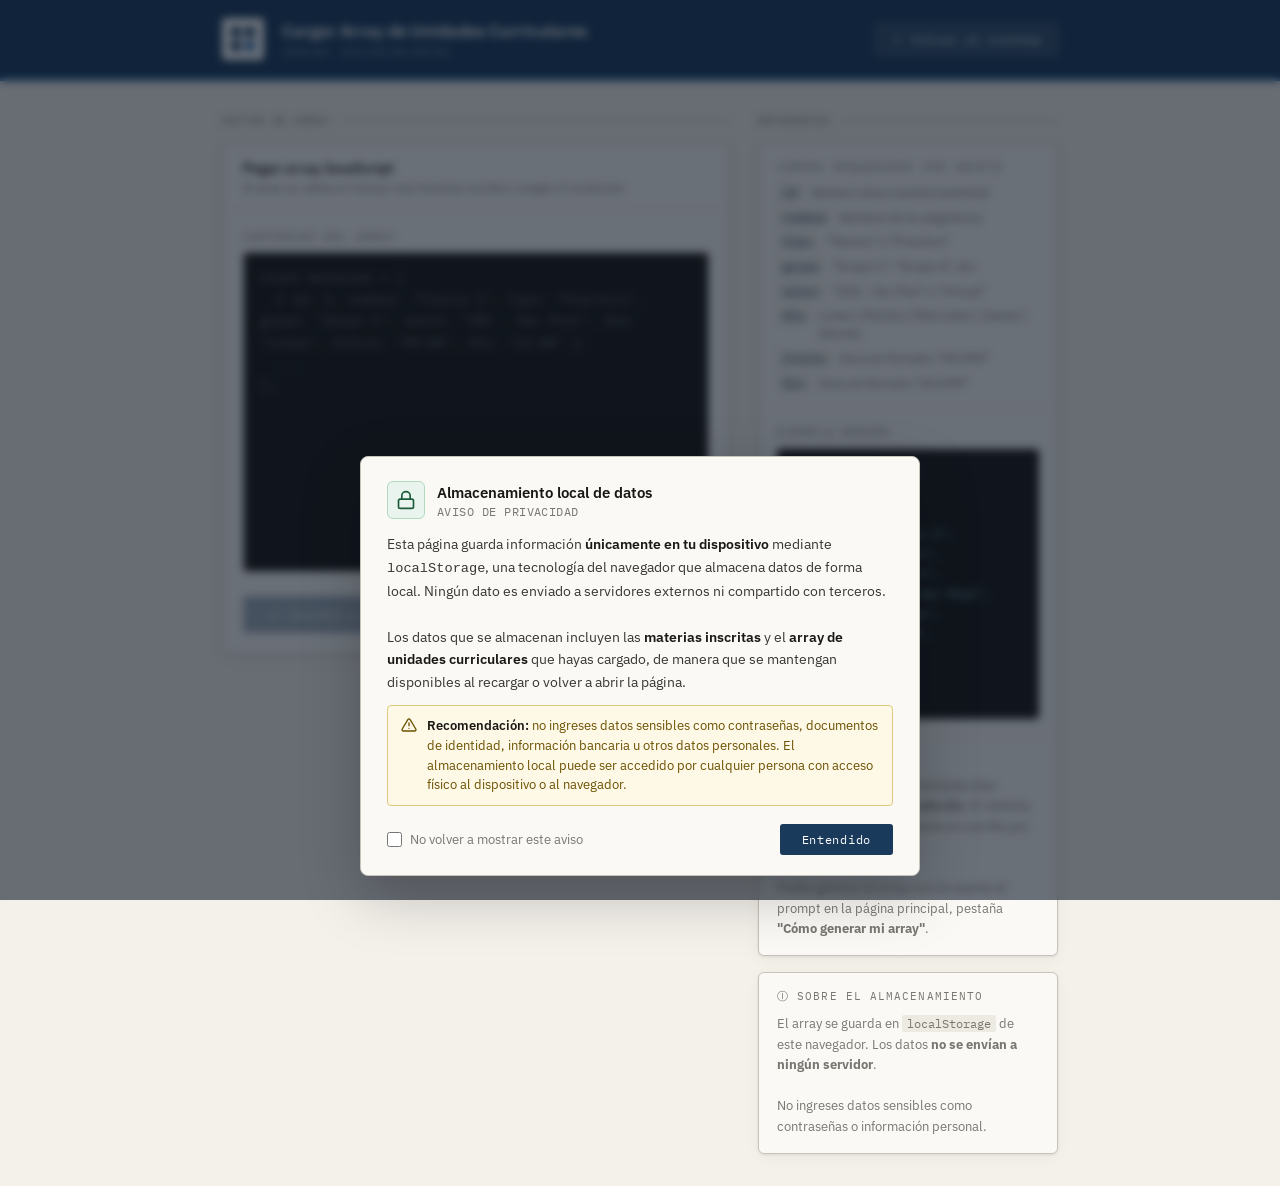
==== cargar.html @ ee13f058 "Se agrgan funciones como cargar, borrar y alacenar arrays. Y se agregan otras caracteristicas." ====
<!DOCTYPE html>
<html lang="es">
<head>
<meta charset="UTF-8">
<meta name="viewport" content="width=device-width, initial-scale=1.0">
<title>Cargar Array de Materias — Udelar</title>
<link href="https://fonts.googleapis.com/css2?family=IBM+Plex+Sans:wght@300;400;500;600&family=IBM+Plex+Mono:wght@400;500&display=swap" rel="stylesheet">
<link rel="stylesheet" href="stylecargar.css">
<link rel="shortcut icon" href="https://encrypted-tbn0.gstatic.com/images?q=tbn:ANd9GcQE-RMVN80C-sib0OsWyL0FCU3WnER7iK9Dow&s" type="image/x-icon">
</head>

<body>
<header>
  <div class="header-inner">
    <div class="logo-mark">
      <svg viewBox="0 0 26 26" fill="none">
        <rect x="1" y="1" width="10" height="10" fill="#1a3a5c"/>
        <rect x="15" y="1" width="10" height="10" fill="#1a3a5c"/>
        <rect x="1" y="15" width="10" height="10" fill="#1a3a5c"/>
        <rect x="15" y="15" width="10" height="10" fill="#2e6da4"/>
      </svg>
    </div>
    <div class="header-text">
      <h1>Cargar Array de Unidades Curriculares</h1>
      <p>Udelar &middot; Editor de datos</p>
    </div>
    <div class="header-right">
      <a href="index.html" class="btn-back">
        <svg width="13" height="13" viewBox="0 0 24 24" fill="none" stroke="currentColor" stroke-width="2"><polyline points="15 18 9 12 15 6"/></svg>
        Volver al sistema
      </a>
    </div>
  </div>
</header>

<div class="page">

  <!-- MAIN: EDITOR -->
  <div>
    <div class="section-title" style="margin-bottom:16px">Editor de array</div>

    <div class="card">
      <div class="card-header">
        <div class="card-title">Pegar array JavaScript</div>
        <div class="card-subtitle">El array se valida en tiempo real mientras escribís o pegás el contenido.</div>
      </div>
      <div class="card-body">
        <div class="code-label">Contenido del array</div>
        <textarea class="code-area" id="arrayInput"
          placeholder="const materias = [&#10;  { id: 1, nombre: &quot;Fisica 1&quot;, tipo: &quot;Practico&quot;, grupo: &quot;Grupo 1&quot;, salon: &quot;305 - 3er Piso&quot;, dia: &quot;Lunes&quot;, inicio: &quot;09:00&quot;, fin: &quot;11:00&quot; },&#10;  ...&#10;];"></textarea>

        <div id="feedback" class="feedback"></div>

        <div class="preview-section" id="previewSection">
          <div class="code-label">Vista previa de materias detectadas</div>
          <div class="chips" id="previewChips"></div>
        </div>

        <div class="actions">
          <button class="btn-apply" id="btnApply" onclick="applyArray()" disabled>
            <svg width="14" height="14" viewBox="0 0 24 24" fill="none" stroke="currentColor" stroke-width="2"><polyline points="20 6 9 17 4 12"/></svg>
            Guardar y aplicar
          </button>
          <button class="btn-clear" onclick="clearInput()">Limpiar</button>
        </div>

        <div class="success-banner" id="successBanner">
          <svg width="28" height="28" viewBox="0 0 24 24" fill="none" stroke="currentColor" stroke-width="2"><circle cx="12" cy="12" r="10"/><polyline points="9 12 11.5 14.5 16 9.5"/></svg>
          <div class="success-banner-text">
            <h4 id="successTitle">Array guardado correctamente</h4>
            <p id="successDesc">Los datos fueron almacenados en este dispositivo.</p>
            <a href="index.html" class="btn-go-home">
              <svg width="12" height="12" viewBox="0 0 24 24" fill="none" stroke="currentColor" stroke-width="2" style="display:inline;vertical-align:middle;margin-right:5px"><polyline points="15 18 9 12 15 6"/></svg>
              Ir al sistema de inscripci&#243;n
            </a>
          </div>
        </div>

      </div>
    </div>
  </div>

  <!-- SIDEBAR: REFERENCE -->
  <div>
    <div class="section-title" style="margin-bottom:16px">Referencia</div>

    <div class="card" style="margin-bottom:16px">
      <div class="info-block">
        <div class="info-block-title">Campos requeridos por objeto</div>
        <div class="field-list">
          <div class="field-item"><span class="field-name">id</span><span class="field-desc">N&#250;mero &#250;nico autoincremental</span></div>
          <div class="field-item"><span class="field-name">nombre</span><span class="field-desc">Nombre de la asignatura</span></div>
          <div class="field-item"><span class="field-name">tipo</span><span class="field-desc">"Teorico" o "Practico"</span></div>
          <div class="field-item"><span class="field-name">grupo</span><span class="field-desc">"Grupo 1", "Grupo A", etc.</span></div>
          <div class="field-item"><span class="field-name">salon</span><span class="field-desc">"305 - 3er Piso" o "Virtual"</span></div>
          <div class="field-item"><span class="field-name">dia</span><span class="field-desc">Lunes | Martes | Miercoles | Jueves | Viernes</span></div>
          <div class="field-item"><span class="field-name">inicio</span><span class="field-desc">Hora en formato "HH:MM"</span></div>
          <div class="field-item"><span class="field-name">fin</span><span class="field-desc">Hora en formato "HH:MM"</span></div>
        </div>
      </div>
      <div class="info-block">
        <div class="info-block-title">Ejemplo m&#237;nimo</div>
        <div class="example-mini">const materias = [
  {
    id: 1,
    nombre: "Fisica 1",
    tipo: "Practico",
    grupo: "Grupo 1",
    salon: "305 - 3er Piso",
    dia: "Miercoles",
    inicio: "10:00",
    fin: "11:30"
  },
];</div>
      </div>
      <div class="info-block">
        <div class="info-block-title">Notas</div>
        <div style="font-size:0.8rem;color:var(--text-muted);line-height:1.6;">
          Un grupo con clases en m&#250;ltiples d&#237;as necesita <strong>un objeto por cada d&#237;a</strong>.
          El sistema los agrupa autom&#225;ticamente en una fila por grupo.
          <br><br>
          Pod&#233;s generar el array con IA usando el prompt en la p&#225;gina principal,
          pesta&#241;a <strong>"C&#243;mo generar mi array"</strong>.
        </div>
      </div>
    </div>

    <div class="card">
      <div class="info-block">
        <div class="info-block-title">&#9432; Sobre el almacenamiento</div>
        <div style="font-size:0.8rem;color:var(--text-muted);line-height:1.6;">
          El array se guarda en <code style="font-family:'IBM Plex Mono',monospace;font-size:0.73rem;background:var(--surface2);padding:1px 5px;border-radius:2px">localStorage</code>
          de este navegador. Los datos <strong>no se env&#237;an a ning&#250;n servidor</strong>.
          <br><br>
          No ingreses datos sensibles como contrase&#241;as o informaci&#243;n personal.
        </div>
      </div>
    </div>
  </div>

</div>

<script>
const LS_KEY_MATERIAS = 'udelar_v3_materias';
const REQUIRED_FIELDS = ['id','nombre','tipo','grupo','salon','dia','inicio','fin'];
let parsedArray = null;

// ── Parse en tiempo real ──────────────────────────────────────────────────
document.getElementById('arrayInput').addEventListener('input', function() {
  parseInput(this.value);
});

function parseInput(raw) {
  const feedback     = document.getElementById('feedback');
  const previewSec   = document.getElementById('previewSection');
  const btnApply     = document.getElementById('btnApply');
  const textarea     = document.getElementById('arrayInput');
  const successBanner= document.getElementById('successBanner');

  feedback.className = 'feedback';
  feedback.textContent = '';
  previewSec.classList.remove('visible');
  btnApply.disabled = true;
  parsedArray = null;
  textarea.classList.remove('error-state','ok-state');
  successBanner.classList.remove('visible');

  const trimmed = raw.trim();
  if (!trimmed) return;

  // Extraer el array: acepta [ ... ] o const/let/var x = [ ... ];
  var jsonLike = trimmed.replace(/^(?:const|let|var)\s+\w+\s*=\s*/, '').replace(/;\s*$/, '').trim();

  if (!jsonLike.startsWith('[')) {
    feedback.className = 'feedback err';
    feedback.textContent = 'Error: el contenido debe ser un array que empiece con [';
    textarea.classList.add('error-state');
    return;
  }

  var result;
  try {
    result = Function('"use strict"; return (' + jsonLike + ')')();
  } catch(e) {
    feedback.className = 'feedback err';
    feedback.textContent = 'Error de sintaxis: ' + e.message;
    textarea.classList.add('error-state');
    return;
  }

  if (!Array.isArray(result) || result.length === 0) {
    feedback.className = 'feedback err';
    feedback.textContent = !Array.isArray(result) ? 'Error: el resultado debe ser un Array.' : 'El array est\u00e1 vac\u00edo.';
    textarea.classList.add('error-state');
    return;
  }

  var invalid = result.filter(function(m) {
    return REQUIRED_FIELDS.some(function(f) { return m[f] === undefined || m[f] === null || String(m[f]).trim() === ''; });
  });
  if (invalid.length > 0) {
    feedback.className = 'feedback err';
    feedback.textContent = invalid.length + ' objeto(s) con campos faltantes. Requeridos: ' + REQUIRED_FIELDS.join(', ');
    textarea.classList.add('error-state');
    return;
  }

  // Todo OK
  parsedArray = result;
  textarea.classList.add('ok-state');

  var nombres = [...new Set(result.map(function(m) { return m.nombre; }))];
  var tipos   = [...new Set(result.map(function(m) { return m.tipo; }))];
  var grupos  = new Set(result.map(function(m) { return m.nombre+'||'+m.tipo+'||'+m.grupo; })).size;

  feedback.className = 'feedback ok';
  feedback.textContent = '\u2713 Array v\u00e1lido \u00b7 ' + result.length + ' registros \u00b7 ' + nombres.length + ' materia(s) \u00b7 ' + grupos + ' grupos \u00fanicos';

  var chips = document.getElementById('previewChips');
  chips.innerHTML =
    nombres.map(function(n) { return '<span class="chip">'+n+'</span>'; }).join('') +
    tipos.map(function(t) { return '<span class="chip '+(t==='Teorico'?'teorico':'practico')+'">'+t+'</span>'; }).join('');
  previewSec.classList.add('visible');
  btnApply.disabled = false;
}

// ── Aplicar ───────────────────────────────────────────────────────────────
function applyArray() {
  if (!parsedArray) return;
  try {
    localStorage.setItem(LS_KEY_MATERIAS, JSON.stringify(parsedArray));
    // Limpiar inscripciones previas ya que los IDs pueden haber cambiado
    localStorage.removeItem('udelar_v3');
  } catch(e) {
    alert('No se pudo guardar en localStorage: ' + e.message);
    return;
  }

  var nombres = [...new Set(parsedArray.map(function(m) { return m.nombre; }))];
  var grupos  = new Set(parsedArray.map(function(m) { return m.nombre+'||'+m.tipo+'||'+m.grupo; })).size;

  document.getElementById('successTitle').textContent = '\u2713 Array guardado correctamente';
  document.getElementById('successDesc').textContent  =
    parsedArray.length + ' clases \u00b7 ' + nombres.length + ' materia(s) \u00b7 ' + grupos + ' grupos \u2014 disponible al volver al sistema.';

  document.getElementById('successBanner').classList.add('visible');
  document.getElementById('btnApply').disabled = true;

  // Marcar en sessionStorage para que index.html muestre el toast
  sessionStorage.setItem('array_recien_cargado', '1');
}

// ── Limpiar ───────────────────────────────────────────────────────────────
function clearInput() {
  document.getElementById('arrayInput').value = '';
  parseInput('');
}
</script>
<script src="aviso-privacidad.js"></script>
</body>
</html>
---- stylecargar.css ----
:root {
    --bg: #f4f1eb; --surface: #faf9f6; --surface2: #edeae2; --border: #c8c3b8;
    --text: #1a1814; --text-muted: #7a7670;
    --accent: #1a3a5c; --accent2: #2e6da4;
    --green: #1d5c3a; --green-bg: #e8f4ed; --green-border: #b2d9bf;
    --red: #8b1a1a; --yellow: #6b5000; --yellow-bg: #fef8e7;
    --teal: #0f4c51; --teal-bg: #e3f4f5; --teal-border: #8ecdd1;
    --purple: #4a1a6b; --purple-bg: #f3eaf9; --purple-border: #c9a8e0;
    --shadow: 0 1px 3px rgba(0,0,0,0.08), 0 4px 16px rgba(0,0,0,0.04);
  }
  * { box-sizing: border-box; margin: 0; padding: 0; }
  body { font-family: 'IBM Plex Sans', sans-serif; background: var(--bg); color: var(--text); min-height: 100vh; }

  /* ── HEADER ── */
  header { background: var(--accent); color: white; border-bottom: 3px solid var(--accent2); }
  .header-inner { max-width: 900px; margin: 0 auto; padding: 18px 32px; display: flex; align-items: center; gap: 18px; }
  .logo-mark { width: 42px; height: 42px; background: white; border-radius: 4px; display: flex; align-items: center; justify-content: center; flex-shrink: 0; }
  .logo-mark svg { width: 26px; height: 26px; }
  .header-text h1 { font-size: 1.05rem; font-weight: 600; }
  .header-text p { font-size: 0.75rem; opacity: 0.7; font-weight: 300; letter-spacing: 0.04em; text-transform: uppercase; margin-top: 2px; }
  .header-right { margin-left: auto; }
  .btn-back { display: flex; align-items: center; gap: 7px; font-family: 'IBM Plex Mono', monospace; font-size: 0.72rem; letter-spacing: 0.06em; padding: 8px 15px; border-radius: 3px; cursor: pointer; transition: all 0.15s; white-space: nowrap; text-decoration: none; background: rgba(255,255,255,0.1); color: white; border: 1px solid rgba(255,255,255,0.28); }
  .btn-back:hover { background: rgba(255,255,255,0.2); }

  /* ── MAIN ── */
  .page { max-width: 900px; margin: 0 auto; padding: 32px; display: grid; grid-template-columns: 1fr 300px; gap: 28px; align-items: start; }

  /* ── CARDS ── */
  .card { background: var(--surface); border: 1px solid var(--border); border-radius: 6px; box-shadow: var(--shadow); overflow: hidden; }
  .card-header { padding: 14px 20px; border-bottom: 1px solid var(--surface2); }
  .card-title { font-size: 0.9rem; font-weight: 600; }
  .card-subtitle { font-size: 0.76rem; color: var(--text-muted); margin-top: 3px; }
  .card-body { padding: 20px; }

  /* ── SECTION TITLE ── */
  .section-title { font-family: 'IBM Plex Mono', monospace; font-size: 0.65rem; font-weight: 500; letter-spacing: 0.12em; text-transform: uppercase; color: var(--text-muted); margin-bottom: 10px; display: flex; align-items: center; gap: 8px; }
  .section-title::after { content: ''; flex: 1; height: 1px; background: var(--border); }

  /* ── CODE AREA ── */
  .code-label { font-family: 'IBM Plex Mono', monospace; font-size: 0.67rem; letter-spacing: 0.1em; text-transform: uppercase; color: var(--text-muted); margin-bottom: 8px; }
  .code-area { width: 100%; min-height: 320px; padding: 14px 16px; font-family: 'IBM Plex Mono', monospace; font-size: 0.82rem; line-height: 1.65; border: 1px solid var(--border); border-radius: 4px; background: #1a1814; color: #e8e4da; resize: vertical; outline: none; transition: border-color 0.15s; }
  .code-area:focus { border-color: var(--accent2); }
  .code-area.error-state { border-color: var(--red) !important; }
  .code-area.ok-state { border-color: #3a8a5c !important; }

  /* ── FEEDBACK ── */
  .feedback { font-family: 'IBM Plex Mono', monospace; font-size: 0.76rem; padding: 10px 14px; border-radius: 3px; display: none; line-height: 1.55; margin-top: 12px; }
  .feedback.ok  { background: var(--green-bg); color: var(--green); border: 1px solid var(--green-border); display: block; }
  .feedback.err { background: #faeaea; color: var(--red); border: 1px solid #e0b0b0; display: block; }

  /* ── PREVIEW CHIPS ── */
  .preview-section { margin-top: 16px; display: none; }
  .preview-section.visible { display: block; }
  .chips { display: flex; gap: 6px; flex-wrap: wrap; margin-top: 8px; }
  .chip { font-family: 'IBM Plex Mono', monospace; font-size: 0.7rem; padding: 3px 10px; border-radius: 2px; background: var(--surface2); color: var(--accent); border: 1px solid var(--border); }
  .chip.teorico { background: var(--purple-bg); color: var(--purple); border-color: var(--purple-border); }
  .chip.practico { background: var(--teal-bg); color: var(--teal); border-color: var(--teal-border); }

  /* ── ACTIONS ── */
  .actions { display: flex; gap: 10px; margin-top: 20px; }
  .btn-apply { font-family: 'IBM Plex Mono', monospace; font-size: 0.76rem; letter-spacing: 0.05em; padding: 10px 24px; border: none; background: var(--accent); color: white; border-radius: 3px; cursor: pointer; transition: background 0.15s; display: flex; align-items: center; gap: 8px; }
  .btn-apply:hover:not(:disabled) { background: var(--accent2); }
  .btn-apply:disabled { opacity: 0.4; cursor: not-allowed; }
  .btn-clear { font-family: 'IBM Plex Mono', monospace; font-size: 0.76rem; padding: 10px 18px; border: 1px solid var(--border); background: transparent; color: var(--text-muted); border-radius: 3px; cursor: pointer; transition: all 0.15s; }
  .btn-clear:hover { border-color: var(--accent); color: var(--text); }

  /* ── SIDEBAR INFO ── */
  .info-block { padding: 16px 18px; border-bottom: 1px solid var(--surface2); }
  .info-block:last-child { border-bottom: none; }
  .info-block-title { font-family: 'IBM Plex Mono', monospace; font-size: 0.68rem; letter-spacing: 0.1em; text-transform: uppercase; color: var(--text-muted); margin-bottom: 10px; }
  .field-list { display: flex; flex-direction: column; gap: 7px; }
  .field-item { display: flex; gap: 8px; align-items: flex-start; font-size: 0.82rem; }
  .field-name { font-family: 'IBM Plex Mono', monospace; font-size: 0.72rem; background: var(--surface2); padding: 1px 6px; border-radius: 2px; color: var(--accent); flex-shrink: 0; }
  .field-desc { color: var(--text-muted); font-size: 0.79rem; line-height: 1.4; }

  .example-mini { background: #1a1814; border-radius: 4px; padding: 14px 16px; font-family: 'IBM Plex Mono', monospace; font-size: 0.74rem; color: #8ecdd1; line-height: 1.7; white-space: pre; overflow-x: auto; }

  /* ── SUCCESS OVERLAY ── */
  .success-banner { display: none; background: var(--green-bg); border: 1px solid var(--green-border); border-radius: 4px; padding: 16px 20px; margin-top: 20px; align-items: center; gap: 14px; }
  .success-banner.visible { display: flex; animation: fadeIn 0.3s ease; }
  @keyframes fadeIn { from { opacity: 0; transform: translateY(4px); } to { opacity: 1; transform: translateY(0); } }
  .success-banner svg { flex-shrink: 0; color: var(--green); }
  .success-banner-text h4 { font-size: 0.9rem; font-weight: 600; color: var(--green); margin-bottom: 2px; }
  .success-banner-text p { font-size: 0.8rem; color: var(--green); opacity: 0.85; }
  .btn-go-home { font-family: 'IBM Plex Mono', monospace; font-size: 0.73rem; padding: 9px 18px; background: var(--green); color: white; border: none; border-radius: 3px; cursor: pointer; transition: background 0.15s; text-decoration: none; display: inline-block; margin-top: 10px; }
  .btn-go-home:hover { background: #164d30; }

  @media (max-width: 760px) { .page { grid-template-columns: 1fr; padding: 16px; } }
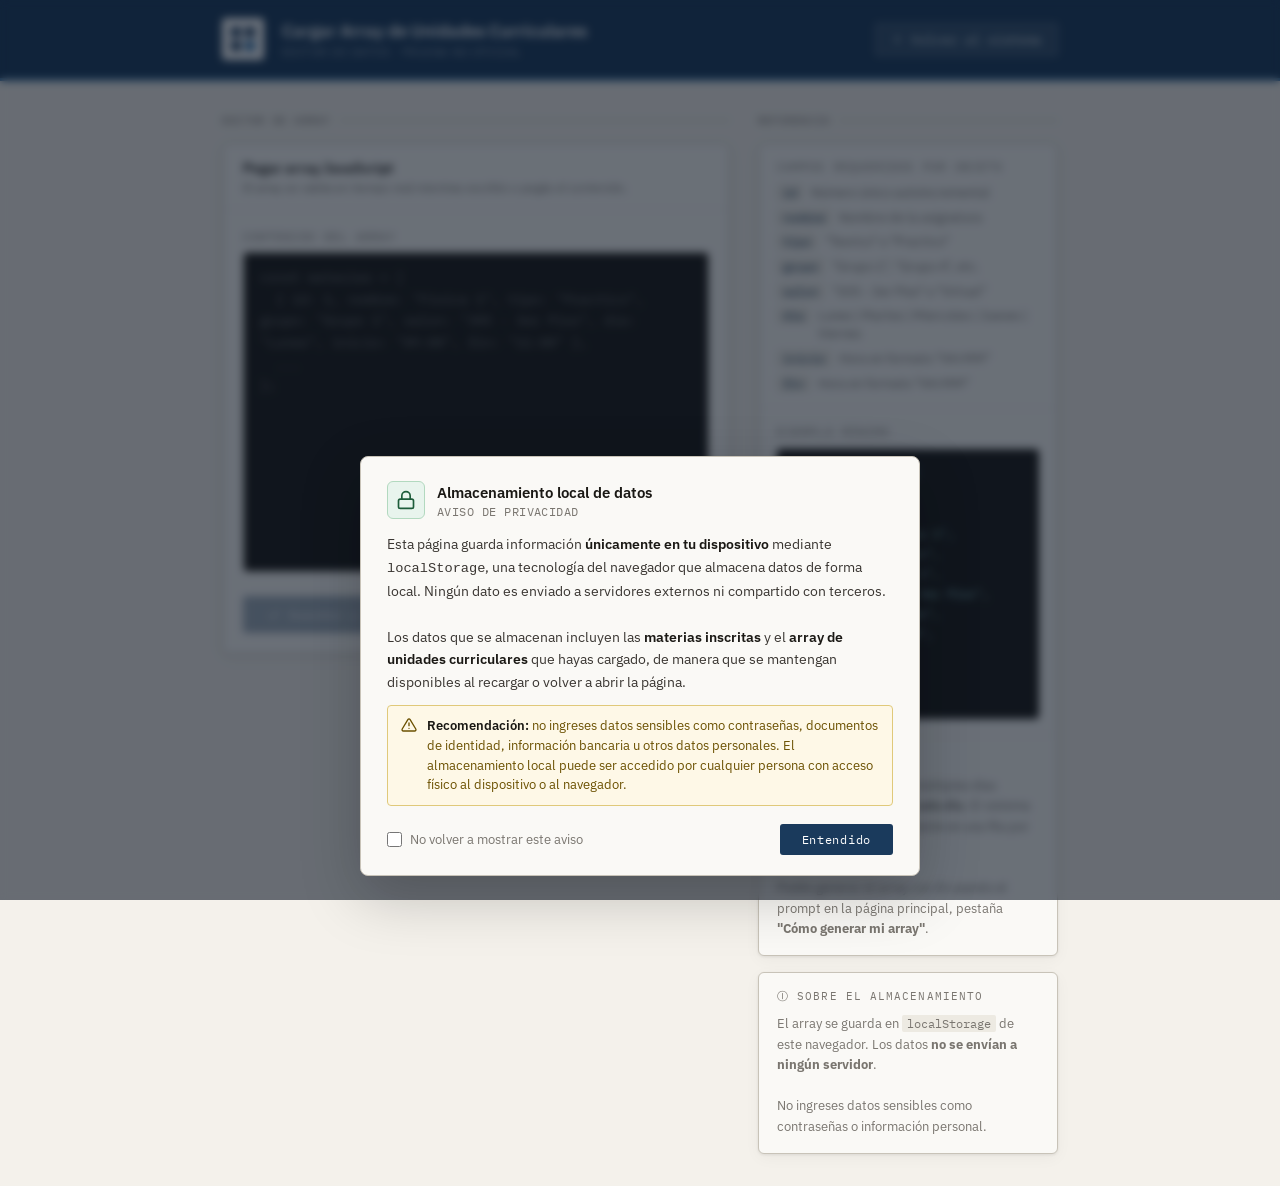
==== commit 2b502482: "Update paragraph text in cargar.html" ====
--- a/cargar.html
+++ b/cargar.html
@@ -22,7 +22,7 @@
     </div>
     <div class="header-text">
       <h1>Cargar Array de Unidades Curriculares</h1>
-      <p>Udelar &middot; Editor de datos</p>
+      <p>Editor de datos &middot; Página no oficial</p>
     </div>
     <div class="header-right">
       <a href="index.html" class="btn-back">
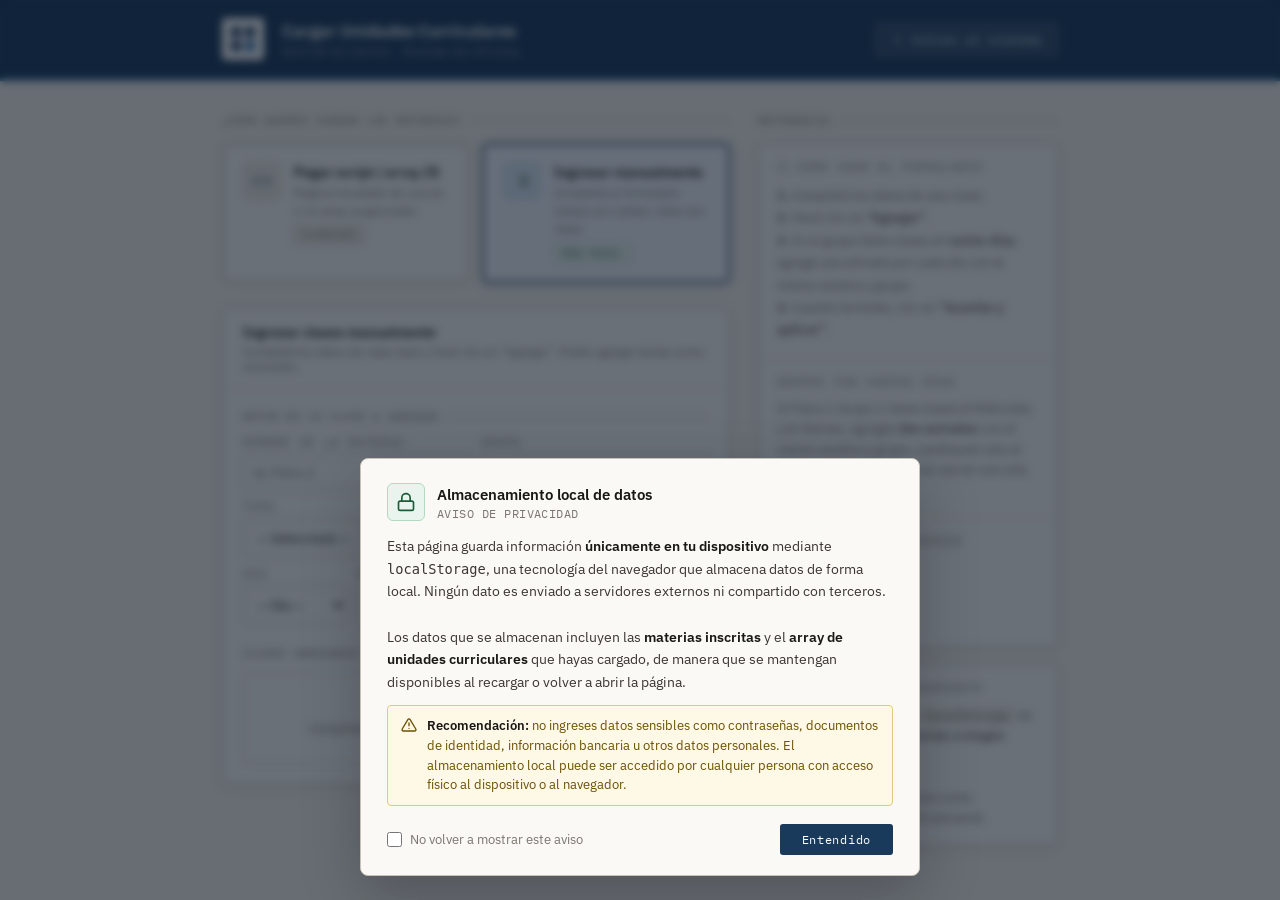
==== commit df75190e: "Se agrega la opcion mas intuitiva para cargar materias y se agrega una descipcion dentro de head" ====
--- a/cargar.html
+++ b/cargar.html
@@ -3,26 +3,38 @@
 <head>
 <meta charset="UTF-8">
 <meta name="viewport" content="width=device-width, initial-scale=1.0">
-<title>Cargar Array de Materias — Udelar</title>
+<title>Cargar Materias — Udelar</title>
+<meta name="author" content="Leonardo Chopitea">
+<meta property="og:url" content="https://github.com/LeonardoChopi">
+<link rel="source" href="https://github.com/LeonardoChopi/InscripcionUC">
+<meta name="description" content="Cargá tus materias de Udelar ingresándolas manualmente o pegando un array JavaScript generado con IA. Los datos se guardan localmente en tu navegador.">
 <link href="https://fonts.googleapis.com/css2?family=IBM+Plex+Sans:wght@300;400;500;600&family=IBM+Plex+Mono:wght@400;500&display=swap" rel="stylesheet">
 <link rel="stylesheet" href="stylecargar.css">
 <link rel="shortcut icon" href="https://encrypted-tbn0.gstatic.com/images?q=tbn:ANd9GcQE-RMVN80C-sib0OsWyL0FCU3WnER7iK9Dow&s" type="image/x-icon">
+<style>
+/* ── MODE SELECTOR ─────────────────────────────────── */
+
+</style>
 </head>
-
 <body>
+
+<script src="//code.tidio.co/paxxtp6fvyjpctl44mv0qzk5gl0pvbtt.js" async></script>
+
 <header>
   <div class="header-inner">
-    <div class="logo-mark">
-      <svg viewBox="0 0 26 26" fill="none">
-        <rect x="1" y="1" width="10" height="10" fill="#1a3a5c"/>
-        <rect x="15" y="1" width="10" height="10" fill="#1a3a5c"/>
-        <rect x="1" y="15" width="10" height="10" fill="#1a3a5c"/>
-        <rect x="15" y="15" width="10" height="10" fill="#2e6da4"/>
-      </svg>
-    </div>
+    <a href="index.html">
+      <div class="logo-mark">
+        <svg viewBox="0 0 26 26" fill="none">
+          <rect x="1" y="1" width="10" height="10" fill="#1a3a5c"/>
+          <rect x="15" y="1" width="10" height="10" fill="#1a3a5c"/>
+          <rect x="1" y="15" width="10" height="10" fill="#1a3a5c"/>
+          <rect x="15" y="15" width="10" height="10" fill="#2e6da4"/>
+        </svg>
+      </div>
+    </a>
     <div class="header-text">
-      <h1>Cargar Array de Unidades Curriculares</h1>
-      <p>Editor de datos &middot; Página no oficial</p>
+      <h1>Cargar Unidades Curriculares</h1>
+      <p>Editor de datos &middot; P&aacute;gina no oficial</p>
     </div>
     <div class="header-right">
       <a href="index.html" class="btn-back">
@@ -35,72 +47,209 @@
 
 <div class="page">
 
-  <!-- MAIN: EDITOR -->
+  <!-- ── MAIN ── -->
   <div>
-    <div class="section-title" style="margin-bottom:16px">Editor de array</div>
-
-    <div class="card">
-      <div class="card-header">
-        <div class="card-title">Pegar array JavaScript</div>
-        <div class="card-subtitle">El array se valida en tiempo real mientras escribís o pegás el contenido.</div>
-      </div>
-      <div class="card-body">
-        <div class="code-label">Contenido del array</div>
-        <textarea class="code-area" id="arrayInput"
-          placeholder="const materias = [&#10;  { id: 1, nombre: &quot;Fisica 1&quot;, tipo: &quot;Practico&quot;, grupo: &quot;Grupo 1&quot;, salon: &quot;305 - 3er Piso&quot;, dia: &quot;Lunes&quot;, inicio: &quot;09:00&quot;, fin: &quot;11:00&quot; },&#10;  ...&#10;];"></textarea>
-
-        <div id="feedback" class="feedback"></div>
-
-        <div class="preview-section" id="previewSection">
-          <div class="code-label">Vista previa de materias detectadas</div>
-          <div class="chips" id="previewChips"></div>
-        </div>
-
-        <div class="actions">
-          <button class="btn-apply" id="btnApply" onclick="applyArray()" disabled>
-            <svg width="14" height="14" viewBox="0 0 24 24" fill="none" stroke="currentColor" stroke-width="2"><polyline points="20 6 9 17 4 12"/></svg>
-            Guardar y aplicar
-          </button>
-          <button class="btn-clear" onclick="clearInput()">Limpiar</button>
-        </div>
-
-        <div class="success-banner" id="successBanner">
-          <svg width="28" height="28" viewBox="0 0 24 24" fill="none" stroke="currentColor" stroke-width="2"><circle cx="12" cy="12" r="10"/><polyline points="9 12 11.5 14.5 16 9.5"/></svg>
-          <div class="success-banner-text">
-            <h4 id="successTitle">Array guardado correctamente</h4>
-            <p id="successDesc">Los datos fueron almacenados en este dispositivo.</p>
-            <a href="index.html" class="btn-go-home">
-              <svg width="12" height="12" viewBox="0 0 24 24" fill="none" stroke="currentColor" stroke-width="2" style="display:inline;vertical-align:middle;margin-right:5px"><polyline points="15 18 9 12 15 6"/></svg>
-              Ir al sistema de inscripci&#243;n
-            </a>
-          </div>
-        </div>
-
+    <div class="section-title" style="margin-bottom:16px">&iquest;C&oacute;mo quer&eacute;s cargar las materias?</div>
+
+    <!-- MODE SELECTOR -->
+    <div class="mode-selector">
+      <div class="mode-card" id="modeCardScript" onclick="switchMode('script')">
+        <div class="mode-card-icon">
+          <svg width="18" height="18" viewBox="0 0 24 24" fill="none" stroke="#1a3a5c" stroke-width="2">
+            <polyline points="16 18 22 12 16 6"/><polyline points="8 6 2 12 8 18"/>
+          </svg>
+        </div>
+        <div>
+          <div class="mode-card-title">Pegar script / array JS</div>
+          <div class="mode-card-desc">Peg&aacute; el resultado de una IA o un array ya generado.</div>
+          <span class="mode-badge mode-badge-avanzado">Avanzado</span>
+        </div>
+      </div>
+      <div class="mode-card active" id="modeCardForm" onclick="switchMode('form')">
+        <div class="mode-card-icon">
+          <svg width="18" height="18" viewBox="0 0 24 24" fill="none" stroke="#1d5c3a" stroke-width="2">
+            <line x1="8" y1="6" x2="21" y2="6"/><line x1="8" y1="12" x2="21" y2="12"/>
+            <line x1="8" y1="18" x2="21" y2="18"/>
+            <line x1="3" y1="6" x2="3.01" y2="6"/><line x1="3" y1="12" x2="3.01" y2="12"/><line x1="3" y1="18" x2="3.01" y2="18"/>
+          </svg>
+        </div>
+        <div>
+          <div class="mode-card-title">Ingresar manualmente</div>
+          <div class="mode-card-desc">Complet&aacute; un formulario campo por campo, clase por clase.</div>
+          <span class="mode-badge mode-badge-facil">M&aacute;s f&aacute;cil</span>
+        </div>
+      </div>
+    </div>
+
+    <!-- ══ PANEL: SCRIPT ══ -->
+    <div class="mode-panel" id="panelScript">
+      <div class="card">
+        <div class="card-header">
+          <div class="card-title">Pegar array JavaScript</div>
+          <div class="card-subtitle">El array se valida en tiempo real mientras escrib&iacute;s o peg&aacute;s el contenido.</div>
+        </div>
+        <div class="card-body">
+          <div class="code-label">Contenido del array</div>
+          <textarea class="code-area" id="arrayInput"
+            placeholder="const materias = [&#10;  { id: 1, nombre: &quot;Fisica 1&quot;, tipo: &quot;Practico&quot;, grupo: &quot;Grupo 1&quot;, salon: &quot;305 - 3er Piso&quot;, dia: &quot;Lunes&quot;, inicio: &quot;09:00&quot;, fin: &quot;11:00&quot; },&#10;  ...&#10;];"></textarea>
+
+          <div id="feedback" class="feedback"></div>
+
+          <div class="preview-section" id="previewSection">
+            <div class="code-label">Vista previa de materias detectadas</div>
+            <div class="chips" id="previewChips"></div>
+          </div>
+
+          <div class="actions">
+            <button class="btn-apply" id="btnApply" onclick="applyArray()" disabled>
+              <svg width="14" height="14" viewBox="0 0 24 24" fill="none" stroke="currentColor" stroke-width="2"><polyline points="20 6 9 17 4 12"/></svg>
+              Guardar y aplicar
+            </button>
+            <button class="btn-clear" onclick="clearInput()">Limpiar</button>
+          </div>
+
+          <div class="success-banner" id="successBanner">
+            <svg width="28" height="28" viewBox="0 0 24 24" fill="none" stroke="currentColor" stroke-width="2"><circle cx="12" cy="12" r="10"/><polyline points="9 12 11.5 14.5 16 9.5"/></svg>
+            <div class="success-banner-text">
+              <h4 id="successTitle">Array guardado correctamente</h4>
+              <p id="successDesc">Los datos fueron almacenados en este dispositivo.</p>
+              <a href="index.html" class="btn-go-home">
+                <svg width="12" height="12" viewBox="0 0 24 24" fill="none" stroke="currentColor" stroke-width="2" style="display:inline;vertical-align:middle;margin-right:5px"><polyline points="15 18 9 12 15 6"/></svg>
+                Ir al sistema de inscripci&oacute;n
+              </a>
+            </div>
+          </div>
+        </div>
+      </div>
+    </div>
+
+    <!-- ══ PANEL: FORMULARIO MANUAL ══ -->
+    <div class="mode-panel visible" id="panelForm">
+      <div class="card">
+        <div class="card-header">
+          <div class="card-title">Ingresar clases manualmente</div>
+          <div class="card-subtitle">Complet&aacute; los datos de cada clase y hac&eacute; clic en &ldquo;Agregar&rdquo;. Pod&eacute;s agregar tantas como necesit&eacute;s.</div>
+        </div>
+        <div class="card-body">
+
+          <div class="form-section-title">Datos de la clase a agregar</div>
+
+          <!-- Fila 1: nombre + grupo -->
+          <div class="form-row form-row-2" style="margin-bottom:10px">
+            <div class="form-field">
+              <label class="form-label">Nombre de la materia</label>
+              <input class="form-input" id="f-nombre" type="text" placeholder="ej: F&iacute;sica 1"
+                     autocomplete="off" list="sugerencias-nombre">
+              <datalist id="sugerencias-nombre"></datalist>
+            </div>
+            <div class="form-field">
+              <label class="form-label">Grupo</label>
+              <input class="form-input" id="f-grupo" type="text" placeholder="ej: Grupo 1 / Grupo A">
+            </div>
+          </div>
+
+          <!-- Fila 2: tipo + salón -->
+          <div class="form-row form-row-2" style="margin-bottom:10px">
+            <div class="form-field">
+              <label class="form-label">Tipo</label>
+              <select class="form-select" id="f-tipo">
+                <option value="">&mdash; Seleccion&aacute; &mdash;</option>
+                <option value="Teorico">Te&oacute;rico</option>
+                <option value="Practico">Pr&aacute;ctico</option>
+              </select>
+            </div>
+            <div class="form-field">
+              <label class="form-label">Sal&oacute;n</label>
+              <input class="form-input" id="f-salon" type="text" placeholder="ej: 305 - 3er Piso / Virtual">
+            </div>
+          </div>
+
+          <!-- Fila 3: día + inicio + fin + botón -->
+          <div class="form-row form-row-4">
+            <div class="form-field">
+              <label class="form-label">D&iacute;a</label>
+              <select class="form-select" id="f-dia">
+                <option value="">&mdash; D&iacute;a &mdash;</option>
+                <option value="Lunes">Lunes</option>
+                <option value="Martes">Martes</option>
+                <option value="Miercoles">Mi&eacute;rcoles</option>
+                <option value="Jueves">Jueves</option>
+                <option value="Viernes">Viernes</option>
+              </select>
+            </div>
+            <div class="form-field">
+              <label class="form-label">Hora inicio</label>
+              <input class="form-input" id="f-inicio" type="time">
+            </div>
+            <div class="form-field">
+              <label class="form-label">Hora fin</label>
+              <input class="form-input" id="f-fin" type="time">
+            </div>
+            <div class="form-field" style="justify-content:flex-end">
+              <label class="form-label" style="visibility:hidden">.</label>
+              <button class="btn-add-class" id="btnAddClass" onclick="addClaseManual()">
+                <svg width="14" height="14" viewBox="0 0 24 24" fill="none" stroke="currentColor" stroke-width="2.5"><line x1="12" y1="5" x2="12" y2="19"/><line x1="5" y1="12" x2="19" y2="12"/></svg>
+                Agregar
+              </button>
+            </div>
+          </div>
+
+          <div class="form-inline-error" id="formError"></div>
+
+          <!-- LISTA DE CLASES -->
+          <div class="form-section-title" style="margin-top:22px">Clases agregadas</div>
+          <div id="clasesList"></div>
+
+          <!-- ACCIONES GLOBALES -->
+          <div class="form-actions-bar" id="formActionsBar" style="display:none">
+            <span class="form-counter" id="formCounter">0 clases</span>
+            <button class="btn-clear" onclick="clearForm()">Descartar todo</button>
+            <button class="btn-apply" id="btnApplyForm" onclick="applyForm()">
+              <svg width="14" height="14" viewBox="0 0 24 24" fill="none" stroke="currentColor" stroke-width="2"><polyline points="20 6 9 17 4 12"/></svg>
+              Guardar y aplicar
+            </button>
+          </div>
+
+          <div class="success-banner" id="successBannerForm">
+            <svg width="28" height="28" viewBox="0 0 24 24" fill="none" stroke="currentColor" stroke-width="2"><circle cx="12" cy="12" r="10"/><polyline points="9 12 11.5 14.5 16 9.5"/></svg>
+            <div class="success-banner-text">
+              <h4 id="successTitleForm">Clases guardadas correctamente</h4>
+              <p id="successDescForm">Los datos fueron almacenados en este dispositivo.</p>
+              <a href="index.html" class="btn-go-home">
+                <svg width="12" height="12" viewBox="0 0 24 24" fill="none" stroke="currentColor" stroke-width="2" style="display:inline;vertical-align:middle;margin-right:5px"><polyline points="15 18 9 12 15 6"/></svg>
+                Ir al sistema de inscripci&oacute;n
+              </a>
+            </div>
+          </div>
+
+        </div>
       </div>
     </div>
   </div>
 
-  <!-- SIDEBAR: REFERENCE -->
+  <!-- ── SIDEBAR ── -->
   <div>
     <div class="section-title" style="margin-bottom:16px">Referencia</div>
 
-    <div class="card" style="margin-bottom:16px">
-      <div class="info-block">
-        <div class="info-block-title">Campos requeridos por objeto</div>
-        <div class="field-list">
-          <div class="field-item"><span class="field-name">id</span><span class="field-desc">N&#250;mero &#250;nico autoincremental</span></div>
-          <div class="field-item"><span class="field-name">nombre</span><span class="field-desc">Nombre de la asignatura</span></div>
-          <div class="field-item"><span class="field-name">tipo</span><span class="field-desc">"Teorico" o "Practico"</span></div>
-          <div class="field-item"><span class="field-name">grupo</span><span class="field-desc">"Grupo 1", "Grupo A", etc.</span></div>
-          <div class="field-item"><span class="field-name">salon</span><span class="field-desc">"305 - 3er Piso" o "Virtual"</span></div>
-          <div class="field-item"><span class="field-name">dia</span><span class="field-desc">Lunes | Martes | Miercoles | Jueves | Viernes</span></div>
-          <div class="field-item"><span class="field-name">inicio</span><span class="field-desc">Hora en formato "HH:MM"</span></div>
-          <div class="field-item"><span class="field-name">fin</span><span class="field-desc">Hora en formato "HH:MM"</span></div>
-        </div>
-      </div>
-      <div class="info-block">
-        <div class="info-block-title">Ejemplo m&#237;nimo</div>
-        <div class="example-mini">const materias = [
+    <!-- Sidebar: script mode -->
+    <div id="sidebarScript" style="display:none">
+      <div class="card" style="margin-bottom:16px">
+        <div class="info-block">
+          <div class="info-block-title">Campos requeridos por objeto</div>
+          <div class="field-list">
+            <div class="field-item"><span class="field-name">id</span><span class="field-desc">N&uacute;mero &uacute;nico autoincremental</span></div>
+            <div class="field-item"><span class="field-name">nombre</span><span class="field-desc">Nombre de la asignatura</span></div>
+            <div class="field-item"><span class="field-name">tipo</span><span class="field-desc">&ldquo;Teorico&rdquo; o &ldquo;Practico&rdquo;</span></div>
+            <div class="field-item"><span class="field-name">grupo</span><span class="field-desc">&ldquo;Grupo 1&rdquo;, &ldquo;Grupo A&rdquo;, etc.</span></div>
+            <div class="field-item"><span class="field-name">salon</span><span class="field-desc">&ldquo;305 - 3er Piso&rdquo; o &ldquo;Virtual&rdquo;</span></div>
+            <div class="field-item"><span class="field-name">dia</span><span class="field-desc">Lunes | Martes | Miercoles | Jueves | Viernes</span></div>
+            <div class="field-item"><span class="field-name">inicio</span><span class="field-desc">Hora en formato &ldquo;HH:MM&rdquo;</span></div>
+            <div class="field-item"><span class="field-name">fin</span><span class="field-desc">Hora en formato &ldquo;HH:MM&rdquo;</span></div>
+          </div>
+        </div>
+        <div class="info-block">
+          <div class="info-block-title">Ejemplo m&iacute;nimo</div>
+          <div class="example-mini">const materias = [
   {
     id: 1,
     nombre: "Fisica 1",
@@ -112,50 +261,97 @@
     fin: "11:30"
   },
 ];</div>
-      </div>
-      <div class="info-block">
-        <div class="info-block-title">Notas</div>
-        <div style="font-size:0.8rem;color:var(--text-muted);line-height:1.6;">
-          Un grupo con clases en m&#250;ltiples d&#237;as necesita <strong>un objeto por cada d&#237;a</strong>.
-          El sistema los agrupa autom&#225;ticamente en una fila por grupo.
-          <br><br>
-          Pod&#233;s generar el array con IA usando el prompt en la p&#225;gina principal,
-          pesta&#241;a <strong>"C&#243;mo generar mi array"</strong>.
-        </div>
-      </div>
-    </div>
-
+        </div>
+        <div class="info-block">
+          <div class="info-block-title">Notas</div>
+          <div style="font-size:.8rem;color:var(--text-muted);line-height:1.6;">
+            Un grupo con clases en m&uacute;ltiples d&iacute;as necesita <strong>un objeto por cada d&iacute;a</strong>.
+            El sistema los agrupa autom&aacute;ticamente en una fila por grupo.
+            <br><br>
+            Pod&eacute;s generar el array con IA usando el prompt en la p&aacute;gina principal,
+            pesta&ntilde;a <strong>&ldquo;C&oacute;mo generar mi array&rdquo;</strong>.
+          </div>
+        </div>
+      </div>
+    </div>
+
+    <!-- Sidebar: form mode -->
+    <div id="sidebarForm">
+      <div class="card" style="margin-bottom:16px">
+        <div class="info-block">
+          <div class="info-block-title">&#9432; C&oacute;mo usar el formulario</div>
+          <div style="font-size:.8rem;color:var(--text-muted);line-height:1.75;">
+            <strong>1.</strong> Complet&aacute; los datos de una clase.<br>
+            <strong>2.</strong> Hac&eacute; clic en <strong>&ldquo;Agregar&rdquo;</strong>.<br>
+            <strong>3.</strong> Si un grupo tiene clases en <strong>varios d&iacute;as</strong>, agreg&aacute; una entrada por cada d&iacute;a con el mismo nombre y grupo.<br>
+            <strong>4.</strong> Cuando termines, clic en <strong>&ldquo;Guardar y aplicar&rdquo;</strong>.
+          </div>
+        </div>
+        <div class="info-block">
+          <div class="info-block-title">Grupos con varios d&iacute;as</div>
+          <div style="font-size:.8rem;color:var(--text-muted);line-height:1.6;">
+            Si F&iacute;sica 1 Grupo 1 tiene clases el Mi&eacute;rcoles y el Viernes, agreg&aacute;s <strong>dos entradas</strong> con el mismo nombre y grupo, cambiando solo el d&iacute;a y horario. El sistema las une en una sola fila.
+          </div>
+        </div>
+        <div class="info-block">
+          <div class="info-block-title">Sal&oacute;n: formato sugerido</div>
+          <div style="font-size:.8rem;color:var(--text-muted);line-height:1.9;">
+            <code style="font-family:'IBM Plex Mono',monospace;font-size:.73rem;background:var(--surface2);padding:1px 5px;border-radius:2px">305 - 3er Piso</code><br>
+            <code style="font-family:'IBM Plex Mono',monospace;font-size:.73rem;background:var(--surface2);padding:1px 5px;border-radius:2px">Virtual 01</code><br>
+            <code style="font-family:'IBM Plex Mono',monospace;font-size:.73rem;background:var(--surface2);padding:1px 5px;border-radius:2px">Actos - 1er Piso</code>
+          </div>
+        </div>
+      </div>
+    </div>
+
+    <!-- Almacenamiento (siempre visible) -->
     <div class="card">
       <div class="info-block">
         <div class="info-block-title">&#9432; Sobre el almacenamiento</div>
-        <div style="font-size:0.8rem;color:var(--text-muted);line-height:1.6;">
-          El array se guarda en <code style="font-family:'IBM Plex Mono',monospace;font-size:0.73rem;background:var(--surface2);padding:1px 5px;border-radius:2px">localStorage</code>
-          de este navegador. Los datos <strong>no se env&#237;an a ning&#250;n servidor</strong>.
+        <div style="font-size:.8rem;color:var(--text-muted);line-height:1.6;">
+          Los datos se guardan en
+          <code style="font-family:'IBM Plex Mono',monospace;font-size:.73rem;background:var(--surface2);padding:1px 5px;border-radius:2px">localStorage</code>
+          de este navegador. <strong>No se env&iacute;an a ning&uacute;n servidor</strong>.
           <br><br>
-          No ingreses datos sensibles como contrase&#241;as o informaci&#243;n personal.
+          No ingreses datos sensibles como contrase&ntilde;as o informaci&oacute;n personal.
         </div>
       </div>
     </div>
   </div>
 
-</div>
+</div><!-- /page -->
 
 <script>
 const LS_KEY_MATERIAS = 'udelar_v3_materias';
 const REQUIRED_FIELDS = ['id','nombre','tipo','grupo','salon','dia','inicio','fin'];
 let parsedArray = null;
 
-// ── Parse en tiempo real ──────────────────────────────────────────────────
+// ──────────────────────────────────────────────────────────────
+// MODE SWITCH
+// ──────────────────────────────────────────────────────────────
+function switchMode(mode) {
+  var isScript = (mode === 'script');
+  document.getElementById('modeCardScript').classList.toggle('active', isScript);
+  document.getElementById('modeCardForm').classList.toggle('active', !isScript);
+  document.getElementById('panelScript').classList.toggle('visible', isScript);
+  document.getElementById('panelForm').classList.toggle('visible', !isScript);
+  document.getElementById('sidebarScript').style.display = isScript ? '' : 'none';
+  document.getElementById('sidebarForm').style.display   = isScript ? 'none' : '';
+}
+
+// ──────────────────────────────────────────────────────────────
+// SCRIPT MODE — parse en tiempo real
+// ──────────────────────────────────────────────────────────────
 document.getElementById('arrayInput').addEventListener('input', function() {
   parseInput(this.value);
 });
 
 function parseInput(raw) {
-  const feedback     = document.getElementById('feedback');
-  const previewSec   = document.getElementById('previewSection');
-  const btnApply     = document.getElementById('btnApply');
-  const textarea     = document.getElementById('arrayInput');
-  const successBanner= document.getElementById('successBanner');
+  var feedback      = document.getElementById('feedback');
+  var previewSec    = document.getElementById('previewSection');
+  var btnApply      = document.getElementById('btnApply');
+  var textarea      = document.getElementById('arrayInput');
+  var successBanner = document.getElementById('successBanner');
 
   feedback.className = 'feedback';
   feedback.textContent = '';
@@ -165,11 +361,13 @@
   textarea.classList.remove('error-state','ok-state');
   successBanner.classList.remove('visible');
 
-  const trimmed = raw.trim();
+  var trimmed = raw.trim();
   if (!trimmed) return;
 
-  // Extraer el array: acepta [ ... ] o const/let/var x = [ ... ];
-  var jsonLike = trimmed.replace(/^(?:const|let|var)\s+\w+\s*=\s*/, '').replace(/;\s*$/, '').trim();
+  var jsonLike = trimmed
+    .replace(/^(?:const|let|var)\s+\w+\s*=\s*/, '')
+    .replace(/;\s*$/, '')
+    .trim();
 
   if (!jsonLike.startsWith('[')) {
     feedback.className = 'feedback err';
@@ -190,13 +388,17 @@
 
   if (!Array.isArray(result) || result.length === 0) {
     feedback.className = 'feedback err';
-    feedback.textContent = !Array.isArray(result) ? 'Error: el resultado debe ser un Array.' : 'El array est\u00e1 vac\u00edo.';
+    feedback.textContent = !Array.isArray(result)
+      ? 'Error: el resultado debe ser un Array.'
+      : 'El array est\u00e1 vac\u00edo.';
     textarea.classList.add('error-state');
     return;
   }
 
   var invalid = result.filter(function(m) {
-    return REQUIRED_FIELDS.some(function(f) { return m[f] === undefined || m[f] === null || String(m[f]).trim() === ''; });
+    return REQUIRED_FIELDS.some(function(f) {
+      return m[f] === undefined || m[f] === null || String(m[f]).trim() === '';
+    });
   });
   if (invalid.length > 0) {
     feedback.className = 'feedback err';
@@ -205,57 +407,231 @@
     return;
   }
 
-  // Todo OK
   parsedArray = result;
   textarea.classList.add('ok-state');
 
-  var nombres = [...new Set(result.map(function(m) { return m.nombre; }))];
-  var tipos   = [...new Set(result.map(function(m) { return m.tipo; }))];
-  var grupos  = new Set(result.map(function(m) { return m.nombre+'||'+m.tipo+'||'+m.grupo; })).size;
+  var nombres = [...new Set(result.map(function(m){ return m.nombre; }))];
+  var tipos   = [...new Set(result.map(function(m){ return m.tipo; }))];
+  var grupos  = new Set(result.map(function(m){ return m.nombre+'||'+m.tipo+'||'+m.grupo; })).size;
 
   feedback.className = 'feedback ok';
   feedback.textContent = '\u2713 Array v\u00e1lido \u00b7 ' + result.length + ' registros \u00b7 ' + nombres.length + ' materia(s) \u00b7 ' + grupos + ' grupos \u00fanicos';
 
   var chips = document.getElementById('previewChips');
   chips.innerHTML =
-    nombres.map(function(n) { return '<span class="chip">'+n+'</span>'; }).join('') +
-    tipos.map(function(t) { return '<span class="chip '+(t==='Teorico'?'teorico':'practico')+'">'+t+'</span>'; }).join('');
+    nombres.map(function(n){ return '<span class="chip">'+n+'</span>'; }).join('') +
+    tipos.map(function(t){ return '<span class="chip '+(t==='Teorico'?'teorico':'practico')+'">'+t+'</span>'; }).join('');
   previewSec.classList.add('visible');
   btnApply.disabled = false;
 }
 
-// ── Aplicar ───────────────────────────────────────────────────────────────
 function applyArray() {
   if (!parsedArray) return;
   try {
     localStorage.setItem(LS_KEY_MATERIAS, JSON.stringify(parsedArray));
-    // Limpiar inscripciones previas ya que los IDs pueden haber cambiado
     localStorage.removeItem('udelar_v3');
   } catch(e) {
     alert('No se pudo guardar en localStorage: ' + e.message);
     return;
   }
-
-  var nombres = [...new Set(parsedArray.map(function(m) { return m.nombre; }))];
-  var grupos  = new Set(parsedArray.map(function(m) { return m.nombre+'||'+m.tipo+'||'+m.grupo; })).size;
-
+  var nombres = [...new Set(parsedArray.map(function(m){ return m.nombre; }))];
+  var grupos  = new Set(parsedArray.map(function(m){ return m.nombre+'||'+m.tipo+'||'+m.grupo; })).size;
   document.getElementById('successTitle').textContent = '\u2713 Array guardado correctamente';
   document.getElementById('successDesc').textContent  =
     parsedArray.length + ' clases \u00b7 ' + nombres.length + ' materia(s) \u00b7 ' + grupos + ' grupos \u2014 disponible al volver al sistema.';
-
   document.getElementById('successBanner').classList.add('visible');
   document.getElementById('btnApply').disabled = true;
-
-  // Marcar en sessionStorage para que index.html muestre el toast
   sessionStorage.setItem('array_recien_cargado', '1');
 }
 
-// ── Limpiar ───────────────────────────────────────────────────────────────
 function clearInput() {
   document.getElementById('arrayInput').value = '';
   parseInput('');
 }
+
+// ──────────────────────────────────────────────────────────────
+// FORM MODE
+// ──────────────────────────────────────────────────────────────
+var formClases = [];
+
+function addClaseManual() {
+  var nombre = document.getElementById('f-nombre').value.trim();
+  var grupo  = document.getElementById('f-grupo').value.trim();
+  var tipo   = document.getElementById('f-tipo').value;
+  var salon  = document.getElementById('f-salon').value.trim();
+  var dia    = document.getElementById('f-dia').value;
+  var inicio = document.getElementById('f-inicio').value;
+  var fin    = document.getElementById('f-fin').value;
+  var errEl  = document.getElementById('formError');
+
+  // Resetear estado
+  ['f-nombre','f-grupo','f-tipo','f-salon','f-dia','f-inicio','f-fin'].forEach(function(id) {
+    document.getElementById(id).classList.remove('err','ok');
+  });
+  errEl.classList.remove('visible');
+  errEl.textContent = '';
+
+  // Validaciones
+  var errors = [];
+  if (!nombre) { document.getElementById('f-nombre').classList.add('err'); errors.push('nombre de materia'); }
+  if (!grupo)  { document.getElementById('f-grupo').classList.add('err');  errors.push('grupo'); }
+  if (!tipo)   { document.getElementById('f-tipo').classList.add('err');   errors.push('tipo'); }
+  if (!salon)  { document.getElementById('f-salon').classList.add('err');  errors.push('sal\u00f3n'); }
+  if (!dia)    { document.getElementById('f-dia').classList.add('err');    errors.push('d\u00eda'); }
+  if (!inicio) { document.getElementById('f-inicio').classList.add('err'); errors.push('hora inicio'); }
+  if (!fin)    { document.getElementById('f-fin').classList.add('err');    errors.push('hora fin'); }
+  if (inicio && fin && inicio >= fin) {
+    document.getElementById('f-inicio').classList.add('err');
+    document.getElementById('f-fin').classList.add('err');
+    errors.push('la hora de fin debe ser posterior al inicio');
+  }
+
+  if (errors.length > 0) {
+    errEl.textContent = 'Falta completar o corregir: ' + errors.join(', ') + '.';
+    errEl.classList.add('visible');
+    return;
+  }
+
+  // OK — agregar
+  formClases.push({
+    id: formClases.length + 1,
+    nombre: nombre, tipo: tipo, grupo: grupo,
+    salon: salon, dia: dia, inicio: inicio, fin: fin
+  });
+
+  renderFormList();
+
+  // Limpiar sólo día y hora (mantener nombre/grupo/tipo/salón para facilitar carga de varios días)
+  document.getElementById('f-dia').value    = '';
+  document.getElementById('f-inicio').value = '';
+  document.getElementById('f-fin').value    = '';
+
+  // Marcar los campos fijos como ok brevemente y moverle el foco al día
+  ['f-nombre','f-grupo','f-tipo','f-salon'].forEach(function(id) {
+    document.getElementById(id).classList.add('ok');
+    setTimeout(function(){ document.getElementById(id).classList.remove('ok'); }, 600);
+  });
+  setTimeout(function(){ document.getElementById('f-dia').focus(); }, 80);
+}
+
+// ── Poblar el datalist de nombres desde localStorage + clases ya ingresadas ──
+function refreshNombresSelect() {
+  var dl = document.getElementById('sugerencias-nombre');
+
+  // Fuente 1: materias guardadas en localStorage
+  var lsNombres = [];
+  try {
+    var raw = localStorage.getItem(LS_KEY_MATERIAS);
+    if (raw) {
+      var arr = JSON.parse(raw);
+      if (Array.isArray(arr)) lsNombres = arr.map(function(m){ return m.nombre; });
+    }
+  } catch(e) {}
+
+  // Fuente 2: clases ya ingresadas en este formulario
+  var formNombres = formClases.map(function(c){ return c.nombre; });
+
+  // Unión sin duplicados, ordenada
+  var todos = [...new Set(lsNombres.concat(formNombres))].sort(function(a,b){
+    return a.localeCompare(b, 'es');
+  });
+
+  dl.innerHTML = '';
+  todos.forEach(function(n) {
+    var opt = document.createElement('option');
+    opt.value = n;
+    dl.appendChild(opt);
+  });
+}
+
+function removeClase(idx) {
+  formClases.splice(idx, 1);
+  // Re-numerar IDs
+  formClases = formClases.map(function(c, i){ return Object.assign({}, c, { id: i + 1 }); });
+  renderFormList();
+}
+
+function renderFormList() {
+  var container   = document.getElementById('clasesList');
+  var actionsBar  = document.getElementById('formActionsBar');
+  var counter     = document.getElementById('formCounter');
+  var successBF   = document.getElementById('successBannerForm');
+
+  successBF.classList.remove('visible');
+
+  // Mantener el select de nombres actualizado
+  refreshNombresSelect();
+
+  if (formClases.length === 0) {
+    container.innerHTML = '<div class="clases-empty">Todav\u00eda no agreg\u00e1s ninguna clase.<br>Complet\u00e1 el formulario de arriba y hac\u00e9 clic en \u201cAgregar\u201d.</div>';
+    actionsBar.style.display = 'none';
+    return;
+  }
+
+  var DIA_DISPLAY  = { Lunes:'Lunes', Martes:'Martes', Miercoles:'Mi\u00e9rcoles', Jueves:'Jueves', Viernes:'Viernes' };
+  var TIPO_DISPLAY = { Teorico:'Te\u00f3rico', Practico:'Pr\u00e1ctico' };
+
+  container.innerHTML = '<div class="clases-list">' + formClases.map(function(c, i) {
+    return '<div class="clase-item">' +
+      '<div class="clase-item-text">' +
+        '<div class="clase-item-nombre">' + esc(c.nombre) + ' &mdash; ' + esc(c.grupo) + '</div>' +
+        '<div class="clase-item-meta">' +
+          (TIPO_DISPLAY[c.tipo] || esc(c.tipo)) + ' &nbsp;&middot;&nbsp; ' +
+          (DIA_DISPLAY[c.dia]  || esc(c.dia))  + ' &nbsp;&middot;&nbsp; ' +
+          esc(c.inicio) + '&ndash;' + esc(c.fin) + ' &nbsp;&middot;&nbsp; ' + esc(c.salon) +
+        '</div>' +
+      '</div>' +
+      '<button class="clase-item-remove" onclick="removeClase(' + i + ')" title="Eliminar">&#10005;</button>' +
+    '</div>';
+  }).join('') + '</div>';
+
+  var n = formClases.length;
+  counter.textContent = n + ' clase' + (n !== 1 ? 's' : '') + ' agregada' + (n !== 1 ? 's' : '');
+  actionsBar.style.display = 'flex';
+}
+
+function applyForm() {
+  if (formClases.length === 0) return;
+  try {
+    localStorage.setItem(LS_KEY_MATERIAS, JSON.stringify(formClases));
+    localStorage.removeItem('udelar_v3');
+  } catch(e) {
+    alert('No se pudo guardar en localStorage: ' + e.message);
+    return;
+  }
+  var nombres = [...new Set(formClases.map(function(m){ return m.nombre; }))];
+  var grupos  = new Set(formClases.map(function(m){ return m.nombre+'||'+m.tipo+'||'+m.grupo; })).size;
+  document.getElementById('successTitleForm').textContent = '\u2713 Clases guardadas correctamente';
+  document.getElementById('successDescForm').textContent  =
+    formClases.length + ' clases \u00b7 ' + nombres.length + ' materia(s) \u00b7 ' + grupos + ' grupos \u2014 disponible al volver al sistema.';
+  document.getElementById('successBannerForm').classList.add('visible');
+  document.getElementById('formActionsBar').style.display = 'none';
+  sessionStorage.setItem('array_recien_cargado', '1');
+}
+
+function clearForm() {
+  if (formClases.length > 0 && !confirm('¿Seguro que querés descartar todas las clases ingresadas?')) return;
+  formClases = [];
+  renderFormList();
+  ['f-nombre','f-grupo','f-tipo','f-salon','f-dia','f-inicio','f-fin'].forEach(function(id) {
+    var el = document.getElementById(id);
+    el.value = '';
+    el.classList.remove('err','ok');
+  });
+  document.getElementById('formError').classList.remove('visible');
+  // Repoblar el select (puede haber cambiado si se descartaron clases)
+  refreshNombresSelect();
+}
+
+function esc(str) {
+  return String(str)
+    .replace(/&/g,'&amp;').replace(/</g,'&lt;').replace(/>/g,'&gt;').replace(/"/g,'&quot;');
+}
+
+// Init
+refreshNombresSelect();
+renderFormList();
 </script>
 <script src="aviso-privacidad.js"></script>
 </body>
-</html>
+</html>
--- a/stylecargar.css
+++ b/stylecargar.css
@@ -1,3 +1,5 @@
+  /*Diseño 1*/
+  
   :root {
     --bg: #f4f1eb; --surface: #faf9f6; --surface2: #edeae2; --border: #c8c3b8;
     --text: #1a1814; --text-muted: #7a7670;
@@ -85,4 +87,211 @@
   .btn-go-home { font-family: 'IBM Plex Mono', monospace; font-size: 0.73rem; padding: 9px 18px; background: var(--green); color: white; border: none; border-radius: 3px; cursor: pointer; transition: background 0.15s; text-decoration: none; display: inline-block; margin-top: 10px; }
   .btn-go-home:hover { background: #164d30; }
 
-  @media (max-width: 760px) { .page { grid-template-columns: 1fr; padding: 16px; } }+  @media (max-width: 760px) {
+    body {
+      font-size: 0.97rem;
+    }
+    .header-inner {
+      flex-direction: column;
+      align-items: flex-start;
+      gap: 10px;
+      padding: 14px 10px;
+    }
+    .logo-mark {
+      width: 36px;
+      height: 36px;
+    }
+    .header-text h1 {
+      font-size: 0.98rem;
+    }
+    .header-right {
+      margin-left: 0;
+      width: 100%;
+      display: flex;
+      justify-content: flex-end;
+    }
+    .page {
+      grid-template-columns: 1fr;
+      padding: 8px;
+      gap: 12px;
+    }
+    .card-header, .card-body, .info-block, .success-banner {
+      padding-left: 10px;
+      padding-right: 10px;
+    }
+    .card-body, .info-block {
+      padding-top: 14px;
+      padding-bottom: 14px;
+    }
+    .card {
+      border-radius: 4px;
+    }
+    .actions {
+      flex-direction: column;
+      gap: 8px;
+    }
+    .btn-apply, .btn-clear {
+      width: 100%;
+      justify-content: center;
+      padding: 10px 0;
+      font-size: 0.9rem;
+    }
+    .code-area {
+      min-height: 180px;
+      font-size: 0.93rem;
+      padding: 10px 8px;
+    }
+    .success-banner {
+      flex-direction: column;
+      gap: 8px;
+      padding: 12px 10px;
+      margin-top: 14px;
+    }
+    .chips {
+      gap: 4px;
+    }
+    .chip {
+      font-size: 0.85em;
+      padding: 2px 7px;
+    }
+    .section-title {
+      font-size: 0.8em;
+      gap: 4px;
+    }
+    .example-mini {
+      font-size: 0.85em;
+      padding: 10px 6px;
+    }
+    .info-block-title {
+      font-size: 0.8em;
+    }
+    .field-item {
+      font-size: 0.93em;
+    }
+  }
+
+/* !DIesño 2 */
+
+  .mode-selector {
+  display: grid;
+  grid-template-columns: 1fr 1fr;
+  gap: 12px;
+  margin-bottom: 24px;
+}
+.mode-card {
+  border: 2px solid var(--border);
+  border-radius: 6px;
+  padding: 18px 20px;
+  cursor: pointer;
+  background: var(--surface);
+  transition: border-color 0.15s, box-shadow 0.15s, background 0.15s;
+  display: flex;
+  align-items: flex-start;
+  gap: 14px;
+  user-select: none;
+}
+.mode-card:hover { border-color: var(--accent2); box-shadow: 0 2px 12px rgba(26,58,92,.1); }
+.mode-card.active { border-color: var(--accent); background: #f0f5fa; box-shadow: 0 2px 12px rgba(26,58,92,.12); }
+.mode-card-icon {
+  width: 36px; height: 36px; border-radius: 5px; flex-shrink: 0;
+  display: flex; align-items: center; justify-content: center;
+  background: var(--surface2); border: 1px solid var(--border);
+}
+.mode-card.active .mode-card-icon { background: #dce9f5; border-color: #a8c8e8; }
+.mode-card-title { font-size: .88rem; font-weight: 600; color: var(--text); margin-bottom: 3px; }
+.mode-card-desc  { font-size: .76rem; color: var(--text-muted); line-height: 1.5; }
+.mode-badge {
+  font-family: 'IBM Plex Mono', monospace; font-size: .6rem; letter-spacing: .08em;
+  text-transform: uppercase; padding: 2px 7px; border-radius: 2px;
+  display: inline-block; margin-top: 5px;
+}
+.mode-badge-avanzado { background: var(--surface2); color: var(--text-muted); border: 1px solid var(--border); }
+.mode-badge-facil    { background: var(--green-bg); color: var(--green); border: 1px solid var(--green-border); }
+
+/* ── PANEL VISIBILITY ──────────────────────────────── */
+.mode-panel { display: none; }
+.mode-panel.visible { display: block; }
+
+/* ── FORM STYLES ───────────────────────────────────── */
+.form-section-title {
+  font-family: 'IBM Plex Mono', monospace; font-size: .65rem; font-weight: 500;
+  letter-spacing: .12em; text-transform: uppercase; color: var(--text-muted);
+  margin-bottom: 12px; margin-top: 20px;
+  display: flex; align-items: center; gap: 8px;
+}
+.form-section-title::after { content: ''; flex: 1; height: 1px; background: var(--border); }
+.form-section-title:first-child { margin-top: 0; }
+.form-row { display: grid; gap: 10px; margin-bottom: 10px; }
+.form-row-2 { grid-template-columns: 1fr 1fr; }
+.form-row-3 { grid-template-columns: 1fr 1fr 1fr; }
+.form-row-4 { grid-template-columns: 1fr 1fr 1fr 1fr; }
+.form-field { display: flex; flex-direction: column; gap: 5px; }
+.form-label {
+  font-family: 'IBM Plex Mono', monospace; font-size: .67rem;
+  letter-spacing: .1em; text-transform: uppercase; color: var(--text-muted);
+}
+.form-input, .form-select {
+  padding: 8px 10px; font-family: 'IBM Plex Sans', sans-serif; font-size: .84rem;
+  border: 1px solid var(--border); border-radius: 3px;
+  background: var(--surface); color: var(--text); outline: none;
+  transition: border-color .15s; width: 100%;
+}
+.form-input:focus, .form-select:focus { border-color: var(--accent2); }
+.form-input.err, .form-select.err { border-color: var(--red) !important; }
+.form-input.ok,  .form-select.ok  { border-color: #3a8a5c !important; }
+
+.btn-add-class {
+  font-family: 'IBM Plex Mono', monospace; font-size: .74rem; letter-spacing: .04em;
+  padding: 9px 16px; background: var(--accent); color: white; border: none;
+  border-radius: 3px; cursor: pointer; transition: background .15s;
+  display: flex; align-items: center; justify-content: center; gap: 7px; width: 100%;
+}
+.btn-add-class:hover { background: var(--accent2); }
+
+.form-inline-error {
+  font-size: .74rem; color: var(--red); font-family: 'IBM Plex Mono', monospace;
+  margin-top: 6px; display: none;
+  background: #faeaea; border: 1px solid #e0b0b0; border-radius: 3px;
+  padding: 8px 12px; line-height: 1.5;
+}
+.form-inline-error.visible { display: block; }
+
+/* ── CLASES LIST ───────────────────────────────────── */
+.clases-list { display: flex; flex-direction: column; gap: 7px; margin-top: 4px; }
+.clase-item {
+  display: flex; align-items: center; gap: 10px;
+  padding: 9px 12px; background: var(--surface2);
+  border: 1px solid var(--border); border-radius: 4px; font-size: .81rem;
+  animation: fadeIn .2s ease;
+}
+.clase-item-text { flex: 1; line-height: 1.45; }
+.clase-item-nombre { font-weight: 600; color: var(--text); }
+.clase-item-meta { color: var(--text-muted); font-size: .75rem; margin-top: 2px; }
+.clase-item-remove {
+  background: none; border: none; cursor: pointer; color: var(--text-muted);
+  padding: 3px 6px; border-radius: 2px; font-size: .85rem;
+  transition: color .12s, background .12s; flex-shrink: 0;
+}
+.clase-item-remove:hover { color: var(--red); background: #faeaea; }
+
+.clases-empty {
+  text-align: center; padding: 24px 16px;
+  border: 1px dashed var(--border); border-radius: 4px;
+  color: var(--text-muted); font-size: .8rem; line-height: 1.65; margin-top: 4px;
+}
+
+/* ── FORM ACTIONS BAR ──────────────────────────────── */
+.form-actions-bar {
+  display: flex; align-items: center; gap: 10px;
+  margin-top: 18px; padding-top: 16px; border-top: 1px solid var(--surface2);
+}
+.form-counter { font-family: 'IBM Plex Mono', monospace; font-size: .72rem; color: var(--text-muted); flex: 1; }
+
+/* ── RESPONSIVE ────────────────────────────────────── */
+@media (max-width: 760px) {
+  .mode-selector { grid-template-columns: 1fr; }
+  .form-row-4 { grid-template-columns: 1fr 1fr; }
+}
+@media (max-width: 480px) {
+  .form-row-2, .form-row-3, .form-row-4 { grid-template-columns: 1fr; }
+}
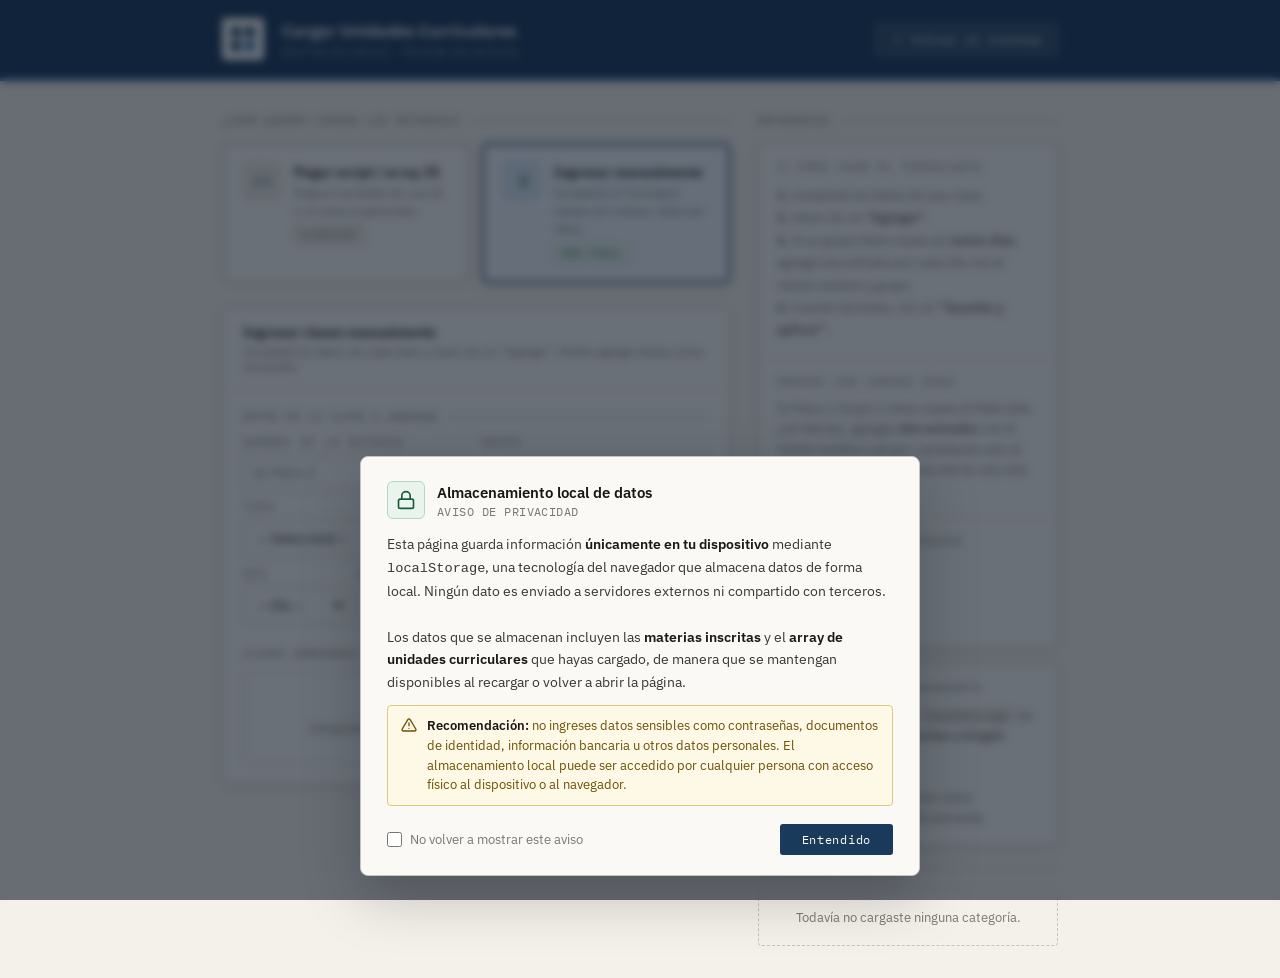
==== commit a5018109: "Se permite almacenar y mantener las materias cargadas" ====
--- a/cargar.html
+++ b/cargar.html
@@ -4,16 +4,182 @@
 <meta charset="UTF-8">
 <meta name="viewport" content="width=device-width, initial-scale=1.0">
 <title>Cargar Materias — Udelar</title>
-<meta name="author" content="Leonardo Chopitea">
-<meta property="og:url" content="https://github.com/LeonardoChopi">
-<link rel="source" href="https://github.com/LeonardoChopi/InscripcionUC">
-<meta name="description" content="Cargá tus materias de Udelar ingresándolas manualmente o pegando un array JavaScript generado con IA. Los datos se guardan localmente en tu navegador.">
 <link href="https://fonts.googleapis.com/css2?family=IBM+Plex+Sans:wght@300;400;500;600&family=IBM+Plex+Mono:wght@400;500&display=swap" rel="stylesheet">
 <link rel="stylesheet" href="stylecargar.css">
 <link rel="shortcut icon" href="https://encrypted-tbn0.gstatic.com/images?q=tbn:ANd9GcQE-RMVN80C-sib0OsWyL0FCU3WnER7iK9Dow&s" type="image/x-icon">
 <style>
 /* ── MODE SELECTOR ─────────────────────────────────── */
-
+.mode-selector {
+  display: grid;
+  grid-template-columns: 1fr 1fr;
+  gap: 12px;
+  margin-bottom: 24px;
+}
+.mode-card {
+  border: 2px solid var(--border);
+  border-radius: 6px;
+  padding: 18px 20px;
+  cursor: pointer;
+  background: var(--surface);
+  transition: border-color 0.15s, box-shadow 0.15s, background 0.15s;
+  display: flex;
+  align-items: flex-start;
+  gap: 14px;
+  user-select: none;
+}
+.mode-card:hover { border-color: var(--accent2); box-shadow: 0 2px 12px rgba(26,58,92,.1); }
+.mode-card.active { border-color: var(--accent); background: #f0f5fa; box-shadow: 0 2px 12px rgba(26,58,92,.12); }
+.mode-card-icon {
+  width: 36px; height: 36px; border-radius: 5px; flex-shrink: 0;
+  display: flex; align-items: center; justify-content: center;
+  background: var(--surface2); border: 1px solid var(--border);
+}
+.mode-card.active .mode-card-icon { background: #dce9f5; border-color: #a8c8e8; }
+.mode-card-title { font-size: .88rem; font-weight: 600; color: var(--text); margin-bottom: 3px; }
+.mode-card-desc  { font-size: .76rem; color: var(--text-muted); line-height: 1.5; }
+.mode-badge {
+  font-family: 'IBM Plex Mono', monospace; font-size: .6rem; letter-spacing: .08em;
+  text-transform: uppercase; padding: 2px 7px; border-radius: 2px;
+  display: inline-block; margin-top: 5px;
+}
+.mode-badge-avanzado { background: var(--surface2); color: var(--text-muted); border: 1px solid var(--border); }
+.mode-badge-facil    { background: var(--green-bg); color: var(--green); border: 1px solid var(--green-border); }
+
+/* ── PANEL VISIBILITY ──────────────────────────────── */
+.mode-panel { display: none; }
+.mode-panel.visible { display: block; }
+
+/* ── FORM STYLES ───────────────────────────────────── */
+.form-section-title {
+  font-family: 'IBM Plex Mono', monospace; font-size: .65rem; font-weight: 500;
+  letter-spacing: .12em; text-transform: uppercase; color: var(--text-muted);
+  margin-bottom: 12px; margin-top: 20px;
+  display: flex; align-items: center; gap: 8px;
+}
+.form-section-title::after { content: ''; flex: 1; height: 1px; background: var(--border); }
+.form-section-title:first-child { margin-top: 0; }
+.form-row { display: grid; gap: 10px; margin-bottom: 10px; }
+.form-row-2 { grid-template-columns: 1fr 1fr; }
+.form-row-3 { grid-template-columns: 1fr 1fr 1fr; }
+.form-row-4 { grid-template-columns: 1fr 1fr 1fr 1fr; }
+.form-field { display: flex; flex-direction: column; gap: 5px; }
+.form-label {
+  font-family: 'IBM Plex Mono', monospace; font-size: .67rem;
+  letter-spacing: .1em; text-transform: uppercase; color: var(--text-muted);
+}
+.form-input, .form-select {
+  padding: 8px 10px; font-family: 'IBM Plex Sans', sans-serif; font-size: .84rem;
+  border: 1px solid var(--border); border-radius: 3px;
+  background: var(--surface); color: var(--text); outline: none;
+  transition: border-color .15s; width: 100%;
+}
+.form-input:focus, .form-select:focus { border-color: var(--accent2); }
+.form-input.err, .form-select.err { border-color: var(--red) !important; }
+.form-input.ok,  .form-select.ok  { border-color: #3a8a5c !important; }
+
+.btn-add-class {
+  font-family: 'IBM Plex Mono', monospace; font-size: .74rem; letter-spacing: .04em;
+  padding: 9px 16px; background: var(--accent); color: white; border: none;
+  border-radius: 3px; cursor: pointer; transition: background .15s;
+  display: flex; align-items: center; justify-content: center; gap: 7px; width: 100%;
+}
+.btn-add-class:hover { background: var(--accent2); }
+
+.form-inline-error {
+  font-size: .74rem; color: var(--red); font-family: 'IBM Plex Mono', monospace;
+  margin-top: 6px; display: none;
+  background: #faeaea; border: 1px solid #e0b0b0; border-radius: 3px;
+  padding: 8px 12px; line-height: 1.5;
+}
+.form-inline-error.visible { display: block; }
+
+/* ── CLASES LIST ───────────────────────────────────── */
+.clases-list { display: flex; flex-direction: column; gap: 7px; margin-top: 4px; }
+.clase-item {
+  display: flex; align-items: center; gap: 10px;
+  padding: 9px 12px; background: var(--surface2);
+  border: 1px solid var(--border); border-radius: 4px; font-size: .81rem;
+  animation: fadeIn .2s ease;
+}
+.clase-item-text { flex: 1; line-height: 1.45; }
+.clase-item-nombre { font-weight: 600; color: var(--text); }
+.clase-item-meta { color: var(--text-muted); font-size: .75rem; margin-top: 2px; }
+.clase-item-remove {
+  background: none; border: none; cursor: pointer; color: var(--text-muted);
+  padding: 3px 6px; border-radius: 2px; font-size: .85rem;
+  transition: color .12s, background .12s; flex-shrink: 0;
+}
+.clase-item-remove:hover { color: var(--red); background: #faeaea; }
+
+.clases-empty {
+  text-align: center; padding: 24px 16px;
+  border: 1px dashed var(--border); border-radius: 4px;
+  color: var(--text-muted); font-size: .8rem; line-height: 1.65; margin-top: 4px;
+}
+
+/* ── FORM ACTIONS BAR ──────────────────────────────── */
+.form-actions-bar {
+  display: flex; align-items: center; gap: 10px;
+  margin-top: 18px; padding-top: 16px; border-top: 1px solid var(--surface2);
+}
+.form-counter { font-family: 'IBM Plex Mono', monospace; font-size: .72rem; color: var(--text-muted); flex: 1; }
+
+/* ── CATEGORÍAS GUARDADAS ───────────────────────────── */
+.cats-list { display: flex; flex-direction: column; gap: 8px; margin-top: 4px; }
+.cat-item {
+  display: flex; align-items: center; gap: 10px;
+  padding: 10px 14px; background: var(--surface);
+  border: 1px solid var(--border); border-radius: 4px;
+}
+.cat-item-dot { width: 8px; height: 8px; border-radius: 50%; background: var(--accent2); flex-shrink: 0; }
+.cat-item-body { flex: 1; }
+.cat-item-nombre { font-size: .86rem; font-weight: 600; color: var(--text); }
+.cat-item-meta { font-family: 'IBM Plex Mono', monospace; font-size: .7rem; color: var(--text-muted); margin-top: 2px; }
+.cat-item-remove {
+  background: none; border: none; cursor: pointer; color: var(--text-muted);
+  padding: 4px 6px; border-radius: 2px; font-size: .85rem; flex-shrink: 0;
+  transition: color .12s, background .12s;
+}
+.cat-item-remove:hover { color: var(--red); background: #faeaea; }
+.cats-empty { text-align: center; padding: 20px; border: 1px dashed var(--border); border-radius: 4px; color: var(--text-muted); font-size: .79rem; margin-top: 4px; }
+
+/* ── MODAL CATEGORÍA ────────────────────────────────── */
+#catModalOverlay {
+  position: fixed; inset: 0; background: rgba(10,20,35,0.55);
+  backdrop-filter: blur(3px); z-index: 99998;
+  display: flex; align-items: center; justify-content: center; padding: 20px;
+}
+#catModalBox {
+  background: var(--surface); border: 1px solid var(--border);
+  border-radius: 8px; box-shadow: 0 20px 60px rgba(0,0,0,0.22);
+  max-width: 420px; width: 100%; padding: 26px 28px;
+  animation: catSlideUp .22s cubic-bezier(.22,1,.36,1);
+}
+@keyframes catSlideUp { from { transform:translateY(14px); opacity:0; } to { transform:translateY(0); opacity:1; } }
+#catModalBox h3 { font-size: .95rem; font-weight: 600; margin-bottom: 4px; }
+#catModalBox p  { font-size: .78rem; color: var(--text-muted); margin-bottom: 16px; line-height: 1.5; }
+#catModalInput {
+  width: 100%; padding: 9px 11px; font-family: 'IBM Plex Sans', sans-serif;
+  font-size: .88rem; border: 1px solid var(--border); border-radius: 3px;
+  background: var(--surface); color: var(--text); outline: none;
+  transition: border-color .15s; margin-bottom: 6px;
+}
+#catModalInput:focus { border-color: var(--accent2); }
+#catModalInput.err  { border-color: var(--red) !important; }
+#catModalErr { font-family: 'IBM Plex Mono', monospace; font-size: .72rem; color: var(--red); display: none; margin-bottom: 12px; }
+#catModalErr.visible { display: block; }
+.cat-modal-btns { display: flex; gap: 8px; justify-content: flex-end; margin-top: 16px; }
+.cat-modal-btns .btn-apply { padding: 9px 22px; width: auto; }
+.cat-modal-btns .btn-clear { padding: 9px 16px; }
+
+/* ── RESPONSIVE ────────────────────────────────────── */
+@media (max-width: 760px) {
+  .mode-selector { grid-template-columns: 1fr; }
+  .form-row-4 { grid-template-columns: 1fr 1fr; }
+}
+@media (max-width: 480px) {
+  .form-row-2, .form-row-3, .form-row-4 { grid-template-columns: 1fr; }
+}
 </style>
 </head>
 <body>
@@ -305,7 +471,7 @@
     </div>
 
     <!-- Almacenamiento (siempre visible) -->
-    <div class="card">
+    <div class="card" style="margin-bottom:16px">
       <div class="info-block">
         <div class="info-block-title">&#9432; Sobre el almacenamiento</div>
         <div style="font-size:.8rem;color:var(--text-muted);line-height:1.6;">
@@ -317,14 +483,184 @@
         </div>
       </div>
     </div>
+
+    <!-- Categorías guardadas -->
+    <div class="section-title" style="margin-bottom:12px">Categor&iacute;as guardadas</div>
+    <div id="catsSavedContainer"></div>
   </div>
 
 </div><!-- /page -->
 
+<!-- ── MODAL: NOMBRE DE CATEGORÍA ── -->
+<div id="catModalOverlay" style="display:none">
+  <div id="catModalBox">
+    <h3>Poné un nombre a esta categor&iacute;a</h3>
+    <p>Ese nombre te va a aparecer como etiqueta en el sistema de inscripci&oacute;n. Por ejemplo: <strong>&ldquo;MI2&rdquo;</strong>, <strong>&ldquo;F&iacute;sica 1&rdquo;</strong> o <strong>&ldquo;Subido 1&rdquo;</strong>.</p>
+    <input id="catModalInput" type="text" placeholder="ej: Física 1, MI2, CDIV 2&hellip;" maxlength="60"
+           onkeydown="if(event.key==='Enter') confirmarCategoria(); if(event.key==='Escape') cerrarModalCat();">
+    <div id="catModalErr">Ingres&aacute; un nombre para continuar.</div>
+    <div class="cat-modal-btns">
+      <button class="btn-clear" onclick="cerrarModalCat()">Cancelar</button>
+      <button class="btn-apply" onclick="confirmarCategoria()">
+        <svg width="13" height="13" viewBox="0 0 24 24" fill="none" stroke="currentColor" stroke-width="2"><polyline points="20 6 9 17 4 12"/></svg>
+        Guardar
+      </button>
+    </div>
+  </div>
+</div>
+
 <script>
-const LS_KEY_MATERIAS = 'udelar_v3_materias';
+// ── CLAVE DE ALMACENAMIENTO ───────────────────────────────────────────
+// Formato nuevo: { categorias: [{id, nombre, datos:[]}] }
+const LS_KEY_CATS     = 'udelar_v3_categorias';
+const LS_KEY_MATERIAS = 'udelar_v3_materias'; // legacy — se migra al cargar
 const REQUIRED_FIELDS = ['id','nombre','tipo','grupo','salon','dia','inicio','fin'];
 let parsedArray = null;
+
+// ── HELPERS MULTI-CATEGORÍA ───────────────────────────────────────────
+function loadCategorias() {
+  try {
+    var raw = localStorage.getItem(LS_KEY_CATS);
+    if (raw) return JSON.parse(raw) || [];
+  } catch(e) {}
+  // Migrar formato legacy si existe
+  try {
+    var leg = localStorage.getItem(LS_KEY_MATERIAS);
+    if (leg) {
+      var arr = JSON.parse(leg);
+      if (Array.isArray(arr) && arr.length > 0) {
+        var cats = [{ id: Date.now(), nombre: 'Importado', datos: arr }];
+        saveCategorias(cats);
+        localStorage.removeItem(LS_KEY_MATERIAS);
+        return cats;
+      }
+    }
+  } catch(e) {}
+  return [];
+}
+
+function saveCategorias(cats) {
+  try {
+    localStorage.setItem(LS_KEY_CATS, JSON.stringify(cats));
+    // Actualizar también udelar_v3_materias con el merge de todas las categorías
+    // para que index.html (que aún lee esa clave) funcione
+    var merged = cats.flatMap(function(c) { return c.datos; });
+    // Re-numerar IDs globalmente para evitar duplicados
+    merged = merged.map(function(m, i) { return Object.assign({}, m, { id: i + 1 }); });
+    localStorage.setItem(LS_KEY_MATERIAS, JSON.stringify(merged));
+  } catch(e) {}
+}
+
+function agregarCategoria(nombre, datos) {
+  var cats = loadCategorias();
+  // Re-numerar IDs del array entrante desde el máximo global actual
+  var merged = cats.flatMap(function(c){ return c.datos; });
+  var maxId  = merged.reduce(function(m, x){ return Math.max(m, x.id||0); }, 0);
+  datos = datos.map(function(d, i){ return Object.assign({}, d, { id: maxId + i + 1 }); });
+  cats.push({ id: Date.now(), nombre: nombre, datos: datos });
+  saveCategorias(cats);
+  return cats;
+}
+
+function eliminarCategoria(catId) {
+  var cats = loadCategorias().filter(function(c){ return c.id !== catId; });
+  saveCategorias(cats);
+  localStorage.removeItem('udelar_v3'); // limpiar inscripciones ya que los IDs cambiaron
+  renderCatsSaved();
+}
+
+// ── RENDER CATEGORÍAS GUARDADAS ───────────────────────────────────────
+function renderCatsSaved() {
+  var container = document.getElementById('catsSavedContainer');
+  var cats = loadCategorias();
+  if (cats.length === 0) {
+    container.innerHTML = '<div class="cats-empty">Todav&iacute;a no cargaste ninguna categor&iacute;a.</div>';
+    return;
+  }
+  var COLORS = ['#1a3a5c','#1d5c3a','#0f4c51','#4a1a6b','#6b5000','#8b1a1a'];
+  container.innerHTML = '<div class="cats-list">' + cats.map(function(c, i) {
+    var nombres = [...new Set(c.datos.map(function(m){ return m.nombre; }))];
+    var color   = COLORS[i % COLORS.length];
+    return '<div class="cat-item">' +
+      '<div class="cat-item-dot" style="background:' + color + '"></div>' +
+      '<div class="cat-item-body">' +
+        '<div class="cat-item-nombre">' + escH(c.nombre) + '</div>' +
+        '<div class="cat-item-meta">' + c.datos.length + ' clases &middot; ' + nombres.length + ' materia(s)</div>' +
+      '</div>' +
+      '<button class="cat-item-remove" onclick="confirmarEliminar(' + c.id + ')" title="Eliminar">&#10005;</button>' +
+    '</div>';
+  }).join('') + '</div>';
+}
+
+function confirmarEliminar(catId) {
+  var cats = loadCategorias();
+  var cat  = cats.find(function(c){ return c.id === catId; });
+  if (!cat) return;
+  if (!confirm('¿Eliminás la categoría "' + cat.nombre + '"? Las inscripciones activas también se limpiarán.')) return;
+  eliminarCategoria(catId);
+}
+
+// ── MODAL NOMBRE CATEGORÍA ────────────────────────────────────────────
+var _pendingDatos = null; // array a guardar una vez confirmado el nombre
+
+function abrirModalCat(datos) {
+  _pendingDatos = datos;
+  var inp = document.getElementById('catModalInput');
+  inp.value = '';
+  inp.classList.remove('err');
+  document.getElementById('catModalErr').classList.remove('visible');
+  document.getElementById('catModalOverlay').style.display = 'flex';
+  setTimeout(function(){ inp.focus(); }, 80);
+}
+
+function cerrarModalCat() {
+  document.getElementById('catModalOverlay').style.display = 'none';
+  _pendingDatos = null;
+}
+
+function confirmarCategoria() {
+  var nombre = document.getElementById('catModalInput').value.trim();
+  var inp    = document.getElementById('catModalInput');
+  var errEl  = document.getElementById('catModalErr');
+  inp.classList.remove('err');
+  errEl.classList.remove('visible');
+  if (!nombre) {
+    inp.classList.add('err');
+    errEl.classList.add('visible');
+    inp.focus();
+    return;
+  }
+  if (!_pendingDatos || _pendingDatos.length === 0) { cerrarModalCat(); return; }
+
+  agregarCategoria(nombre, _pendingDatos);
+  cerrarModalCat();
+  renderCatsSaved();
+  refreshNombresSelect();
+  sessionStorage.setItem('array_recien_cargado', '1');
+
+  // Mostrar banner de éxito en el panel activo
+  var nombres = [...new Set(_pendingDatos.map(function(m){ return m.nombre; }))];
+  var grupos  = new Set(_pendingDatos.map(function(m){ return m.nombre+'||'+m.tipo+'||'+m.grupo; })).size;
+  var desc    = _pendingDatos.length + ' clases \u00b7 ' + nombres.length + ' materia(s) \u00b7 ' + grupos + ' grupos';
+
+  var activePanel = document.querySelector('.mode-panel.visible');
+  if (activePanel && activePanel.id === 'panelScript') {
+    document.getElementById('successTitle').textContent = '\u2713 Categor\u00eda \u201c' + nombre + '\u201d guardada';
+    document.getElementById('successDesc').textContent  = desc + ' \u2014 disponible en el sistema.';
+    document.getElementById('successBanner').classList.add('visible');
+    document.getElementById('btnApply').disabled = true;
+  } else {
+    document.getElementById('successTitleForm').textContent = '\u2713 Categor\u00eda \u201c' + nombre + '\u201d guardada';
+    document.getElementById('successDescForm').textContent  = desc + ' \u2014 disponible en el sistema.';
+    document.getElementById('successBannerForm').classList.add('visible');
+    document.getElementById('formActionsBar').style.display = 'none';
+  }
+}
+
+// Cerrar modal con clic fuera
+document.getElementById('catModalOverlay').addEventListener('click', function(e){
+  if (e.target === this) cerrarModalCat();
+});
 
 // ──────────────────────────────────────────────────────────────
 // MODE SWITCH
@@ -427,21 +763,7 @@
 
 function applyArray() {
   if (!parsedArray) return;
-  try {
-    localStorage.setItem(LS_KEY_MATERIAS, JSON.stringify(parsedArray));
-    localStorage.removeItem('udelar_v3');
-  } catch(e) {
-    alert('No se pudo guardar en localStorage: ' + e.message);
-    return;
-  }
-  var nombres = [...new Set(parsedArray.map(function(m){ return m.nombre; }))];
-  var grupos  = new Set(parsedArray.map(function(m){ return m.nombre+'||'+m.tipo+'||'+m.grupo; })).size;
-  document.getElementById('successTitle').textContent = '\u2713 Array guardado correctamente';
-  document.getElementById('successDesc').textContent  =
-    parsedArray.length + ' clases \u00b7 ' + nombres.length + ' materia(s) \u00b7 ' + grupos + ' grupos \u2014 disponible al volver al sistema.';
-  document.getElementById('successBanner').classList.add('visible');
-  document.getElementById('btnApply').disabled = true;
-  sessionStorage.setItem('array_recien_cargado', '1');
+  abrirModalCat(parsedArray);
 }
 
 function clearInput() {
@@ -464,14 +786,12 @@
   var fin    = document.getElementById('f-fin').value;
   var errEl  = document.getElementById('formError');
 
-  // Resetear estado
   ['f-nombre','f-grupo','f-tipo','f-salon','f-dia','f-inicio','f-fin'].forEach(function(id) {
     document.getElementById(id).classList.remove('err','ok');
   });
   errEl.classList.remove('visible');
   errEl.textContent = '';
 
-  // Validaciones
   var errors = [];
   if (!nombre) { document.getElementById('f-nombre').classList.add('err'); errors.push('nombre de materia'); }
   if (!grupo)  { document.getElementById('f-grupo').classList.add('err');  errors.push('grupo'); }
@@ -492,7 +812,6 @@
     return;
   }
 
-  // OK — agregar
   formClases.push({
     id: formClases.length + 1,
     nombre: nombre, tipo: tipo, grupo: grupo,
@@ -501,12 +820,10 @@
 
   renderFormList();
 
-  // Limpiar sólo día y hora (mantener nombre/grupo/tipo/salón para facilitar carga de varios días)
   document.getElementById('f-dia').value    = '';
   document.getElementById('f-inicio').value = '';
   document.getElementById('f-fin').value    = '';
 
-  // Marcar los campos fijos como ok brevemente y moverle el foco al día
   ['f-nombre','f-grupo','f-tipo','f-salon'].forEach(function(id) {
     document.getElementById(id).classList.add('ok');
     setTimeout(function(){ document.getElementById(id).classList.remove('ok'); }, 600);
@@ -514,28 +831,14 @@
   setTimeout(function(){ document.getElementById('f-dia').focus(); }, 80);
 }
 
-// ── Poblar el datalist de nombres desde localStorage + clases ya ingresadas ──
 function refreshNombresSelect() {
   var dl = document.getElementById('sugerencias-nombre');
-
-  // Fuente 1: materias guardadas en localStorage
-  var lsNombres = [];
-  try {
-    var raw = localStorage.getItem(LS_KEY_MATERIAS);
-    if (raw) {
-      var arr = JSON.parse(raw);
-      if (Array.isArray(arr)) lsNombres = arr.map(function(m){ return m.nombre; });
-    }
-  } catch(e) {}
-
-  // Fuente 2: clases ya ingresadas en este formulario
+  var cats = loadCategorias();
+  var lsNombres = cats.flatMap(function(c){ return c.datos.map(function(m){ return m.nombre; }); });
   var formNombres = formClases.map(function(c){ return c.nombre; });
-
-  // Unión sin duplicados, ordenada
   var todos = [...new Set(lsNombres.concat(formNombres))].sort(function(a,b){
     return a.localeCompare(b, 'es');
   });
-
   dl.innerHTML = '';
   todos.forEach(function(n) {
     var opt = document.createElement('option');
@@ -546,20 +849,17 @@
 
 function removeClase(idx) {
   formClases.splice(idx, 1);
-  // Re-numerar IDs
   formClases = formClases.map(function(c, i){ return Object.assign({}, c, { id: i + 1 }); });
   renderFormList();
 }
 
 function renderFormList() {
-  var container   = document.getElementById('clasesList');
-  var actionsBar  = document.getElementById('formActionsBar');
-  var counter     = document.getElementById('formCounter');
-  var successBF   = document.getElementById('successBannerForm');
+  var container  = document.getElementById('clasesList');
+  var actionsBar = document.getElementById('formActionsBar');
+  var counter    = document.getElementById('formCounter');
+  var successBF  = document.getElementById('successBannerForm');
 
   successBF.classList.remove('visible');
-
-  // Mantener el select de nombres actualizado
   refreshNombresSelect();
 
   if (formClases.length === 0) {
@@ -574,11 +874,11 @@
   container.innerHTML = '<div class="clases-list">' + formClases.map(function(c, i) {
     return '<div class="clase-item">' +
       '<div class="clase-item-text">' +
-        '<div class="clase-item-nombre">' + esc(c.nombre) + ' &mdash; ' + esc(c.grupo) + '</div>' +
+        '<div class="clase-item-nombre">' + escH(c.nombre) + ' &mdash; ' + escH(c.grupo) + '</div>' +
         '<div class="clase-item-meta">' +
-          (TIPO_DISPLAY[c.tipo] || esc(c.tipo)) + ' &nbsp;&middot;&nbsp; ' +
-          (DIA_DISPLAY[c.dia]  || esc(c.dia))  + ' &nbsp;&middot;&nbsp; ' +
-          esc(c.inicio) + '&ndash;' + esc(c.fin) + ' &nbsp;&middot;&nbsp; ' + esc(c.salon) +
+          (TIPO_DISPLAY[c.tipo] || escH(c.tipo)) + ' &nbsp;&middot;&nbsp; ' +
+          (DIA_DISPLAY[c.dia]  || escH(c.dia))  + ' &nbsp;&middot;&nbsp; ' +
+          escH(c.inicio) + '&ndash;' + escH(c.fin) + ' &nbsp;&middot;&nbsp; ' + escH(c.salon) +
         '</div>' +
       '</div>' +
       '<button class="clase-item-remove" onclick="removeClase(' + i + ')" title="Eliminar">&#10005;</button>' +
@@ -592,21 +892,7 @@
 
 function applyForm() {
   if (formClases.length === 0) return;
-  try {
-    localStorage.setItem(LS_KEY_MATERIAS, JSON.stringify(formClases));
-    localStorage.removeItem('udelar_v3');
-  } catch(e) {
-    alert('No se pudo guardar en localStorage: ' + e.message);
-    return;
-  }
-  var nombres = [...new Set(formClases.map(function(m){ return m.nombre; }))];
-  var grupos  = new Set(formClases.map(function(m){ return m.nombre+'||'+m.tipo+'||'+m.grupo; })).size;
-  document.getElementById('successTitleForm').textContent = '\u2713 Clases guardadas correctamente';
-  document.getElementById('successDescForm').textContent  =
-    formClases.length + ' clases \u00b7 ' + nombres.length + ' materia(s) \u00b7 ' + grupos + ' grupos \u2014 disponible al volver al sistema.';
-  document.getElementById('successBannerForm').classList.add('visible');
-  document.getElementById('formActionsBar').style.display = 'none';
-  sessionStorage.setItem('array_recien_cargado', '1');
+  abrirModalCat(formClases.slice());
 }
 
 function clearForm() {
@@ -619,16 +905,18 @@
     el.classList.remove('err','ok');
   });
   document.getElementById('formError').classList.remove('visible');
-  // Repoblar el select (puede haber cambiado si se descartaron clases)
   refreshNombresSelect();
 }
 
-function esc(str) {
+function escH(str) {
   return String(str)
     .replace(/&/g,'&amp;').replace(/</g,'&lt;').replace(/>/g,'&gt;').replace(/"/g,'&quot;');
 }
+// alias para compatibilidad con renderFormList
+function esc(str) { return escH(str); }
 
 // Init
+renderCatsSaved();
 refreshNombresSelect();
 renderFormList();
 </script>
